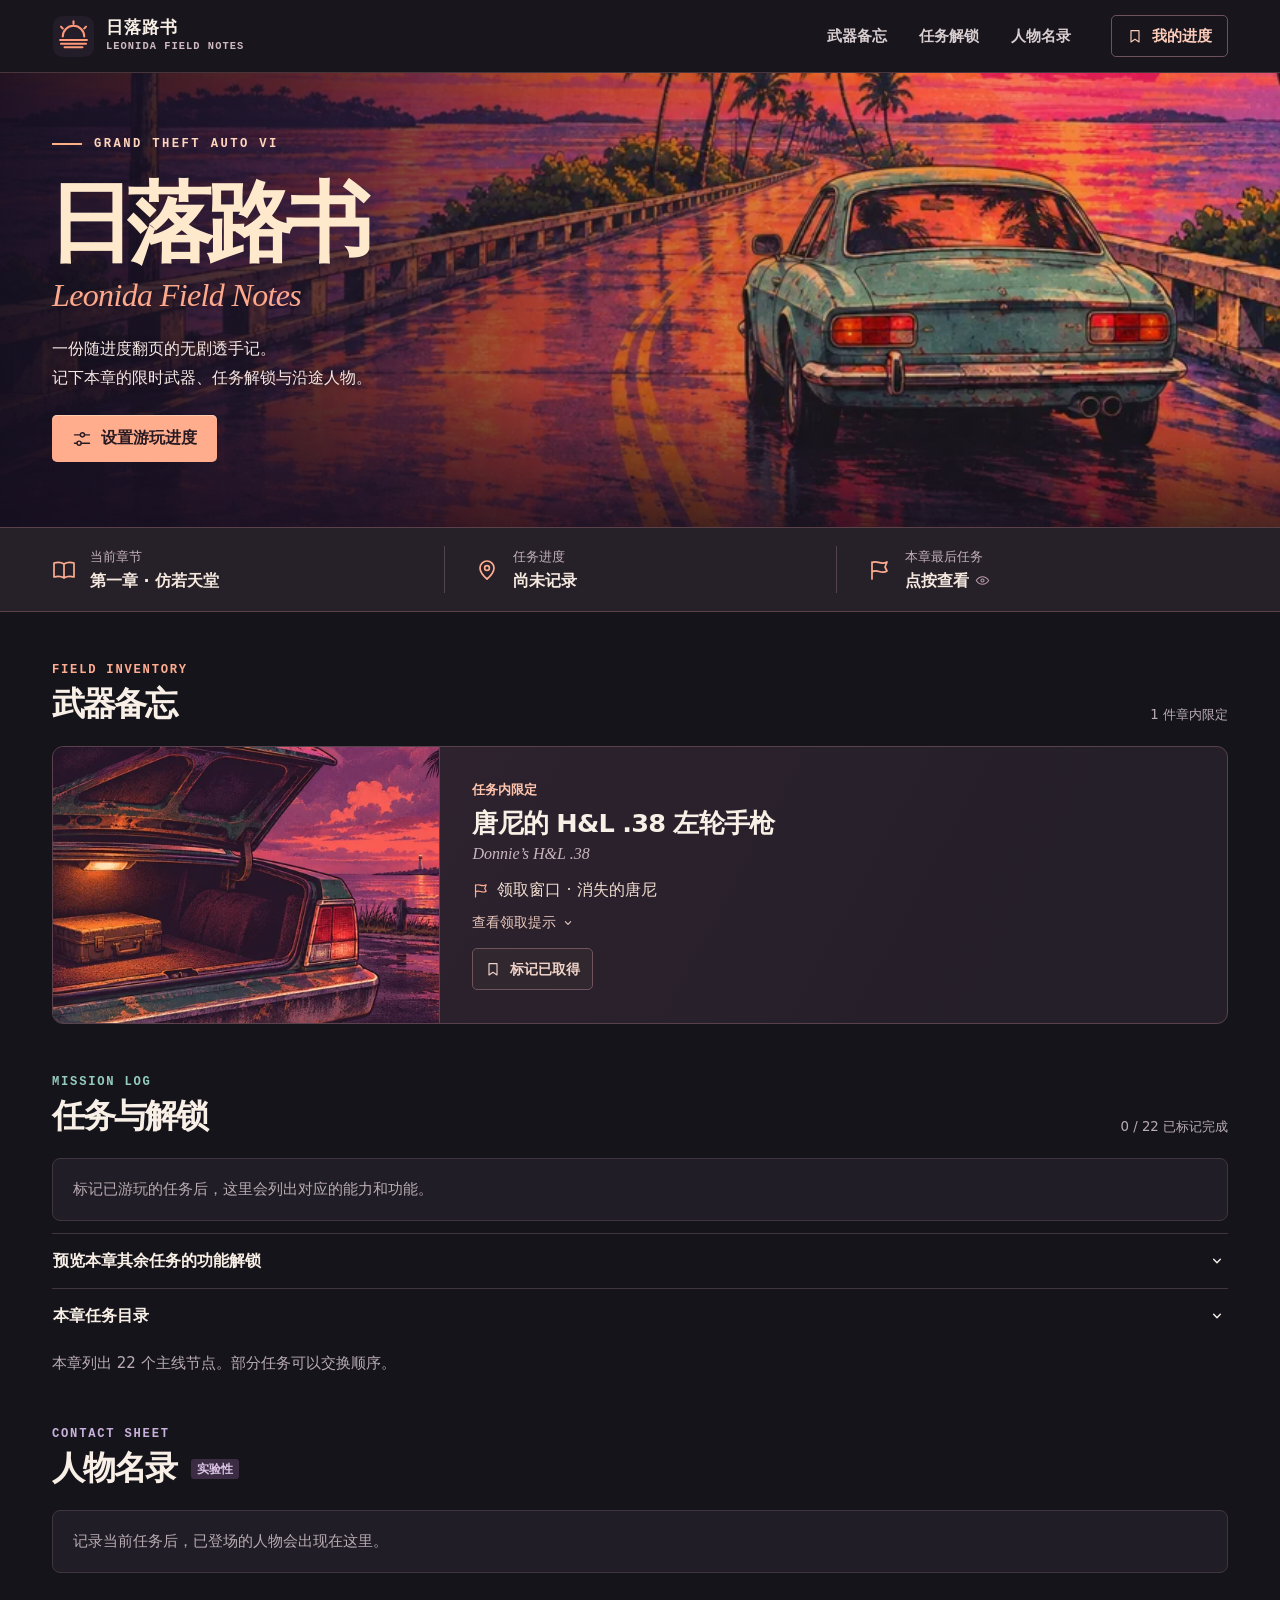
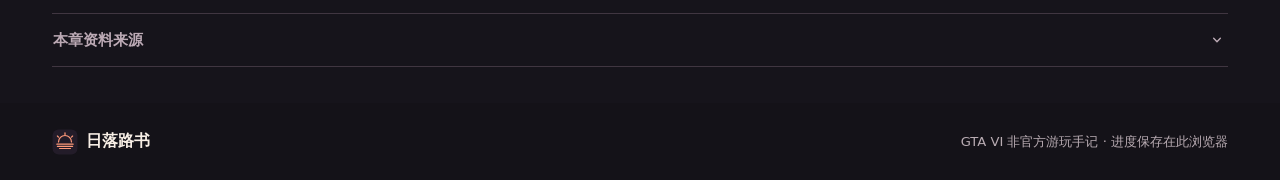
==== public/index.html @ fc632223 "Publish the spoiler-aware GTA VI field guide and artwork" ====
<!doctype html>
<html lang="zh-CN">
<head>
  <meta charset="utf-8">
  <meta name="viewport" content="width=device-width, initial-scale=1">
  <meta name="theme-color" content="#16131b">
  <meta name="description" content="GTA VI 的中文无剧透游玩手记。按当前章节查看武器收集窗口、任务解锁与已登场的人物。">
  <title>日落路书 · GTA VI 无剧透游玩手记</title>
  <link rel="icon" href="assets/sunset.svg" type="image/svg+xml">
  <link rel="preload" href="assets/coast.webp" as="image" fetchpriority="high" media="(min-width: 641px)">
  <link rel="preload" href="assets/coast-mobile.webp" as="image" fetchpriority="high" media="(max-width: 640px)">
  <link rel="stylesheet" href="style.css">
  <script defer src="guide-data.js"></script>
  <script defer src="app.js"></script>
</head>
<body>
  <svg xmlns="http://www.w3.org/2000/svg" class="symbols" aria-hidden="true">
    <symbol id="i-book" viewBox="0 0 24 24"><path d="M12 6c-3-2-6-2-10-1v14c4-1 7-1 10 1 3-2 6-2 10-1V5c-4-1-7-1-10 1Zm0 0v14"/></symbol>
    <symbol id="i-flag" viewBox="0 0 24 24"><path d="M5 21V4m0 1c4-4 9 3 15-1l-2 5 2 4c-6 4-10-3-15 1"/></symbol>
    <symbol id="i-slider" viewBox="0 0 24 24"><path d="M3 7h7m5 0h6M3 17h3m5 0h10"/><circle cx="12.5" cy="7" r="2.5"/><circle cx="8.5" cy="17" r="2.5"/></symbol>
    <symbol id="i-check" viewBox="0 0 24 24"><path d="m5 12 4.5 4.5L19 7"/></symbol>
    <symbol id="i-pin" viewBox="0 0 24 24"><path d="M19 10c0 5-7 11-7 11S5 15 5 10a7 7 0 1 1 14 0Z"/><circle cx="12" cy="10" r="2.4"/></symbol>
    <symbol id="i-mark" viewBox="0 0 24 24"><path d="M6 4h12v17l-6-4-6 4V4Z"/></symbol>
    <symbol id="i-chevron" viewBox="0 0 24 24"><path d="m8 10 4 4 4-4"/></symbol>
    <symbol id="i-x" viewBox="0 0 24 24"><path d="m6 6 12 12m0-12L6 18"/></symbol>
    <symbol id="i-eye" viewBox="0 0 24 24"><path d="M2 12s4-6 10-6 10 6 10 6-4 6-10 6S2 12 2 12Z"/><circle cx="12" cy="12" r="2.5"/></symbol>
    <symbol id="i-key" viewBox="0 0 24 24"><circle cx="8" cy="9" r="4.5"/><path d="m11.5 12.5 7 7 3-3-2-2-1.5 1.5-2-2"/></symbol>
    <symbol id="i-compass" viewBox="0 0 24 24"><circle cx="12" cy="12" r="9"/><path d="m15.5 8.5-2 5-5 2 2-5 5-2Z"/></symbol>
  </svg>
  <a class="skip" href="#weapons">跳到本章手记</a>
  <header class="topbar">
    <div class="wrap nav-inner">
      <a class="brand" href="#top" aria-label="日落路书首页"><img src="assets/sunset.svg" width="43" height="43" alt=""><span class="brand-words"><b>日落路书</b><small>LEONIDA FIELD NOTES</small></span></a>
      <nav aria-label="本章手记导航"><a href="#weapons">武器备忘</a><a href="#missions">任务解锁</a><a href="#people">人物名录</a></nav>
      <button class="nav-button" type="button" data-open><svg><use href="#i-mark"/></svg><span>我的进度</span></button>
    </div>
  </header>
  <main id="top">
    <section class="hero" aria-labelledby="hero-title">
      <picture class="hero-image"><source media="(max-width: 640px)" srcset="assets/coast-mobile.webp"><img src="assets/coast.webp" fetchpriority="high" alt=""></picture>
      <div class="hero-shade"></div>
      <div class="wrap hero-content">
        <div class="eyebrow hero-kicker"><span></span> GRAND THEFT AUTO VI</div>
        <h1 id="hero-title">日落路书</h1>
        <p class="hero-subtitle">Leonida Field Notes</p>
        <p class="hero-description">一份随进度翻页的无剧透手记。<br>记下本章的限时武器、任务解锁与沿途人物。</p>
        <button class="primary" type="button" data-open><svg><use href="#i-slider"/></svg>设置游玩进度</button>
      </div>
    </section>
    <div class="status-strip">
      <div class="wrap status-inner">
        <div class="status-item"><svg><use href="#i-book"/></svg><div><small>当前章节</small><strong id="chapter-name">第一章</strong></div></div>
        <div class="status-item"><svg><use href="#i-pin"/></svg><div><small id="progress-label">任务进度</small><strong id="current-mission">尚未记录</strong></div></div>
        <div class="status-item"><svg><use href="#i-flag"/></svg><div><small>本章最后任务</small><button id="final-toggle" class="reveal" type="button" aria-expanded="false"><span>点按查看</span><svg><use href="#i-eye"/></svg></button></div></div>
      </div>
      <div id="final-note" class="wrap strip-note" hidden></div>
    </div>
    <div class="wrap entries">
      <aside id="focus-note" class="focus-note" hidden></aside>
      <section id="weapons" class="section-block" aria-labelledby="weapon-title">
        <header class="section-heading"><div><p class="eyebrow accent">FIELD INVENTORY</p><h2 id="weapon-title">武器备忘</h2></div><span class="section-count" id="weapon-count"></span></header>
        <div id="weapon-list"></div>
      </section>
      <section id="missions" class="section-block" aria-labelledby="mission-title">
        <header class="section-heading"><div><p class="eyebrow cyan">MISSION LOG</p><h2 id="mission-title">任务与解锁</h2></div><span class="section-count" id="mission-count"></span></header>
        <div id="unlock-list"></div>
        <details class="notes-disclosure" id="all-missions"><summary>本章任务目录<svg><use href="#i-chevron"/></svg></summary><div id="mission-list"></div></details>
        <p class="context-note" id="chapter-note" hidden></p>
        <button class="secondary next-chapter" type="button" id="next-chapter" hidden>已进入下一章</button>
      </section>
      <section id="people" class="section-block" aria-labelledby="people-title">
        <header class="section-heading"><div><p class="eyebrow lilac">CONTACT SHEET</p><h2 id="people-title">人物名录 <span class="experiment">实验性</span></h2></div><span class="section-count" id="people-count"></span></header>
        <div id="people-list" class="people-list"></div>
      </section>
      <details class="notes-disclosure source-drawer"><summary>本章资料来源<svg><use href="#i-chevron"/></svg></summary><div id="sources"></div></details>
    </div>
  </main>
  <footer><div class="wrap footer-inner"><span><img src="assets/sunset.svg" alt="" width="26" height="26">日落路书</span><p>GTA VI 非官方游玩手记 · 进度保存在此浏览器</p></div></footer>
  <dialog id="progress-dialog" aria-labelledby="dialog-title">
    <form id="progress-form">
      <header class="dialog-header"><div><p class="eyebrow accent">PLAYTHROUGH</p><h2 id="dialog-title">我的进度</h2></div><button type="button" id="dismiss" aria-label="关闭"><svg><use href="#i-x"/></svg></button></header>
      <div class="dialog-scroll">
        <label class="input-caption" for="chapter-select">当前章节</label><div class="select-wrap"><select id="chapter-select"></select><svg><use href="#i-chevron"/></svg></div>
        <label class="input-caption" for="active-select">正在进行的任务</label><div class="select-wrap"><select id="active-select"></select><svg><use href="#i-chevron"/></svg></div>
        <label class="input-caption" for="lang-select">游戏内译名</label><div class="select-wrap"><select id="lang-select"><option value="zh-Hans">简体中文</option><option value="zh-Hant">繁體中文</option></select><svg><use href="#i-chevron"/></svg></div>
        <fieldset><legend>已完成的任务</legend><p class="muted">勾选游戏中已完成的任务，人物和武器提醒会随之更新。</p><div id="checklist"></div></fieldset>
      </div>
      <div class="dialog-actions"><button type="button" class="secondary" id="cancel">取消</button><button type="submit" class="primary">保存进度</button></div>
    </form>
  </dialog>
  <div id="live" class="toast" role="status" aria-live="polite"></div>
  <noscript>请启用 JavaScript 以查看本章手记并在当前浏览器记录进度。</noscript>
</body>
</html>
---- public/style.css ----
:root {
  color-scheme: dark;
  --bg: #16141b;
  --panel: #211d26;
  --ink: #f8efe6;
  --muted: #b9acb3;
  --border: #403641;
  --coral: #ffad91;
  --aqua: #94ccc2;
  --lavender: #c8b1da;
  --sans: Inter, "PingFang SC", "Microsoft YaHei", "Noto Sans CJK SC", system-ui, sans-serif;
  --mono: "SFMono-Regular", Consolas, "Liberation Mono", monospace;
}
*, *::before, *::after { box-sizing: border-box; }
html { scroll-behavior: smooth; scroll-padding-top: 24px; }
body { margin: 0; background: var(--bg); color: var(--ink); font: 1rem/1.65 var(--sans); }
button, select, input { font: inherit; }
button, a, input, select, summary { -webkit-tap-highlight-color: transparent; }
a { color: inherit; text-decoration: none; }
button, summary, select, input[type=checkbox] { cursor: pointer; }
button { border: 0; color: inherit; }
button:focus-visible, a:focus-visible, summary:focus-visible, select:focus-visible, input:focus-visible { outline: 3px solid #ffe0a8; outline-offset: 4px; }
button:disabled { cursor: default; opacity: .55; }
button svg, .status-item svg, summary svg, .select-wrap svg, .weapon-tip svg { width: 20px; height: 20px; fill: none; stroke: currentColor; stroke-width: 1.7; stroke-linecap: round; stroke-linejoin: round; flex: none; }
.symbols { position: absolute; width: 0; height: 0; overflow: hidden; }
.skip { position: fixed; top: -90px; left: 12px; z-index: 5; padding: 12px; background: var(--ink); color: var(--bg); }
.skip:focus { top: 12px; }
.wrap { width: min(1176px, calc(100% - 100px)); margin-inline: auto; }
.topbar { background: #18151c; border-bottom: 1px solid #48353c; }
.nav-inner { min-height: 72px; display: flex; align-items: center; gap: 40px; }
.brand { display: inline-flex; align-items: center; gap: 11px; }
.brand img { display: block; }
.brand-words { display: grid; }
.brand-words b { font-weight: 850; line-height: 1.25; letter-spacing: .065em; font-size: 1.09rem; }
.brand-words small { font: 600 .65rem/1.65 var(--mono); letter-spacing: .1em; color: #d0bac2; }
nav { display: flex; align-items: center; justify-content: center; gap: 32px; margin-left: auto; }
nav a { font-size: .91rem; font-weight: 650; color: #d9cfd1; padding: 10px 0; }
nav a:hover, .reveal:hover, summary:hover { color: var(--coral); }
.nav-button, .primary, .secondary, .collect { display: inline-flex; justify-content: center; align-items: center; gap: 9px; min-height: 42px; border-radius: 5px; font-weight: 720; }
.nav-button { background: transparent; border: 1px solid #6e515b; padding: 6px 15px; font-size: .91rem; color: #ffcebb; }
.nav-button:hover, .secondary:hover, .collect:hover { background: #44313a; }
.nav-button svg { width: 16px; height: 16px; }
.hero { position: relative; isolation: isolate; overflow: hidden; background: #523843; }
.hero-image, .hero-image img, .hero-shade { position: absolute; inset: 0; width: 100%; height: 100%; }
.hero-image { z-index: -2; }
.hero-image img { display: block; object-fit: cover; object-position: 50% 53%; }
.hero-shade { z-index: -1; background: linear-gradient(90deg, rgba(21,15,31,.94) 0%, rgba(27,17,35,.72) 23%, rgba(35,18,37,.28) 47%, rgba(29,15,32,.04) 72%), linear-gradient(0deg,rgba(19,14,24,.75),transparent 35%); }
.hero-content { min-height: clamp(450px, 35.5vw, 555px); display: flex; align-items: flex-start; justify-content: center; flex-direction: column; padding-block: 44px 47px; }
.eyebrow { font: 700 .76rem/1.4 var(--mono); letter-spacing: .145em; margin: 0; }
.hero-kicker { display: flex; align-items: center; gap: 12px; color: #ffd5bd; margin-bottom: 19px; letter-spacing: .20em; }
.hero-kicker span { height: 2px; width: 30px; background: #ffaf84; }
h1,h2,h3,p { margin-top: 0; }
h1 { color: #ffe9cc; display: inline-block; margin: 0 0 5px -.055em; font: 950 clamp(4rem, 6.8vw, 6.75rem)/1.18 var(--sans); letter-spacing: -.09em; text-shadow: 0 3px 17px #38233250; }
.hero-subtitle { margin: 0; font: italic 500 clamp(1.6rem, 2.5vw, 2.55rem)/1.05 Georgia, "Times New Roman", serif; letter-spacing: -.02em; color: #ffa98c; }
.hero-description { font-size: clamp(1rem, 1.15vw, 1.12rem); line-height: 1.8; margin: 22px 0 23px; color: #f6e8e4; text-shadow: 0 1px 6px #1b101e; }
.primary { color: #291a22; background: #ffad8d; padding: 10px 20px; box-shadow: inset 0 1px 0 #ffe0c2a8; }
.primary:hover { background: #ffc3a4; }
.status-strip { background: #262029; border-block: 1px solid #5b414a; }
.status-inner { display: grid; grid-template-columns: 1fr 1fr 1fr; padding: 18px 0; align-items: stretch; }
.status-item { display: flex; align-items: center; gap: 14px; padding-left: 30px; border-left: 1px solid #53434d; min-width: 0; }
.status-item:first-child { border: 0; padding-left: 0; }
.status-item > svg { width: 24px; height: 24px; color: var(--coral); }
.status-item > div { min-width: 0; }
.status-item small { display: block; color: #c4b2b9; font-size: .8rem; }
.status-item strong, .reveal { display: block; font-size: 1rem; font-weight: 700; line-height: 1.6; overflow-wrap: anywhere; color: #f5e8df; }
.reveal { flex-wrap: wrap; display: flex; align-items: center; gap: 6px; background: transparent; padding: 0; text-align: left; }
.reveal svg { width: 15px; height: 15px; color: #bc9ca7; }
.entries { padding-top: 0; }
.section-block { margin-top: 50px; }
.section-heading { display: flex; gap: 16px; justify-content: space-between; align-items: flex-end; margin-bottom: 20px; }
h2 { font-size: clamp(1.85rem, 2.6vw, 2.5rem); line-height: 1.28; letter-spacing: -.057em; margin: 4px 0 0; font-weight: 850; }
.accent { color: var(--coral); }
.cyan { color: var(--aqua); }
.lilac { color: var(--lavender); }
.section-count { color: var(--muted); font-size: .83rem; }
.weapon-card { border: 1px solid #59424c; border-radius: 11px; overflow: hidden; display: grid; grid-template-columns: .86fr 1.75fr; background: linear-gradient(118deg, #322431, #251f29 80%); margin-bottom: 12px; }
.weapon-art { position: relative; min-height: 246px; overflow: hidden; isolation: isolate; display: grid; place-items: center; background: #3b3037; border-right: 1px solid #59424c; }
.weapon-art img { width: 100%; height: 100%; object-fit: cover; position: absolute; inset: 0; z-index: -1; }
.weapon-art span { font: italic 700 4rem Georgia, serif; color: #f0b995; }
.weapon-content { padding: clamp(20px, 2.55vw, 34px); }
.weapon-status { margin: 0 0 4px; color: #ffc5ae; font-size: .82rem; font-weight: 730; }
.weapon-content h3 { font-size: clamp(1.35rem, 2.0vw, 1.85rem); margin: 0; line-height: 1.45; letter-spacing: -.03em; }
.en-name { color: #c9b5bf; font: italic 1rem/1.35 Georgia, serif; margin: 1px 0 0; }
.weapon-tip { display: flex; align-items: flex-start; gap: 8px; margin: 12px 0 3px; color: #f1ded0; }
.weapon-tip svg { width: 17px; height: 17px; margin-top: 5px; color: var(--coral); }
.weapon-description { margin: 4px 0 13px; color: #d1c3ca; }
.collect, .secondary { background: #30272f; border: 1px solid #70545c; padding: 6px 12px; font-size: .89rem; color: #f1d4c9; }
.collect[aria-pressed=true] { color: var(--aqua); border-color: #54786e; background: #243532; }
.collect svg { width: 16px; height: 16px; }
.notes-disclosure { border-top: 1px solid var(--border); }
.notes-disclosure summary { display: flex; list-style: none; justify-content: space-between; align-items: center; gap: 16px; padding: 14px 1px; font-weight: 650; }
summary::-webkit-details-marker { display: none; }
details[open] > summary svg { transform: rotate(180deg); }
.all-row, .unlock-row { display: grid; gap: 12px 24px; border-top: 1px solid var(--border); padding: 15px 0; align-items: center; }
.unlock-row { grid-template-columns: minmax(130px, 1fr) 2fr auto; }
.unlock-row b, .all-row b { font-weight: 700; }
.unlock-row .feature { color: #d1c6ce; }
.unlock-row .row-state, .all-row .row-state { color: var(--muted); font-size: .84rem; white-space: nowrap; }
.row-state.done { color: var(--aqua); }
.all-row { grid-template-columns: 1fr auto; padding: 10px 4px; }
.all-row .en-name { margin-left: 8px; font-size: .925rem; }
.context-note, .empty { color: var(--muted); font-size: .94rem; margin: 0; }
.context-note { margin: 8px 0 0; }
.empty { border: 1px solid var(--border); border-radius: 8px; padding: 18px 20px; background: var(--panel); }
#unlock-list > .empty { margin-bottom: 12px; }
.experiment { font-size: .75rem; vertical-align: middle; letter-spacing: .01em; color: #dbc4e6; background: #3b2c44; border-radius: 3px; padding: 3px 6px; margin-left: 5px; }
.people-list { display: grid; grid-template-columns: repeat(auto-fill,minmax(165px,1fr)); gap: 16px; }
.people-list > .empty { grid-column: 1 / -1; }
.person { overflow: hidden; border: 1px solid var(--border); border-radius: 8px; background: var(--panel); }
.person-photo { aspect-ratio: 1.8; width: 100%; display: grid; place-items: center; overflow: hidden; background: linear-gradient(140deg,#484050,#2d2635); }
.person-photo img { width: 100%; height: 100%; object-fit: cover; object-position: 50% 28%; }
.person-photo span { display: grid; place-items: center; border: 1px solid #ad97b7; width: 46px; height: 46px; border-radius: 50%; color: #d3c2de; font: italic 1.45rem/1 Georgia, serif; }
.person-body { padding: 12px 15px 15px; }
.person-body h3 { font-size: 1.1rem; line-height: 1.5; letter-spacing: -.025em; margin: 0; }
.person-role { margin: 5px 0 0; color: var(--muted); font-size: .87rem; }
.source-drawer { margin-top: 40px; border-bottom: 1px solid var(--border); }
.source-drawer summary { font-size: .94rem; color: #bcaab5; }
#sources { color: var(--muted); padding-bottom: 18px; }
#sources p { margin: 4px 0; }
#sources a { text-decoration: underline; text-decoration-thickness: 1px; text-underline-offset: 3px; }
#sources a:hover { color: var(--coral); }
footer { margin-top: 36px; background: #141218; }
.footer-inner { display: flex; align-items: center; justify-content: space-between; gap: 16px; padding: 25px 0; }
.footer-inner span { display: flex; align-items: center; gap: 8px; font-weight: 700; }
.footer-inner p { margin: 0; font-size: .82rem; color: var(--muted); }
dialog { color: var(--ink); padding: 0; background: #231e28; border: 1px solid #745361; border-radius: 12px; width: min(94vw,530px); max-height: 90dvh; overflow: hidden; box-shadow: 0 24px 110px #050309b0; }
dialog::backdrop { background: #100c15bb; }
dialog form { display: flex; flex-direction: column; max-height: min(85dvh,820px); }
.dialog-header, .dialog-actions { display: flex; justify-content: space-between; align-items: center; gap: 12px; padding: 17px 24px; }
.dialog-header { border-bottom: 1px solid var(--border); }
.dialog-header h2 { font-size: 1.6rem; }
#dismiss { display: grid; place-items: center; background: #372d38; width: 38px; height: 38px; border-radius: 50%; }
.dialog-scroll { padding: 18px 24px; overflow: auto; overscroll-behavior: contain; }
.input-caption, legend { display: block; margin-bottom: 5px; font-weight: 700; }
.select-wrap { position: relative; margin: 0 0 16px; }
.select-wrap select { width: 100%; padding: 9px 40px 9px 12px; border: 1px solid #655260; border-radius: 5px; background: #312832; color: var(--ink); appearance: none; }
.select-wrap svg { position: absolute; top: 50%; right: 12px; transform: translateY(-50%); pointer-events: none; }
fieldset { margin: 0; padding: 0; border: 0; }
legend { padding: 0; }
.muted { color: var(--muted); font-size: .88rem; margin: 0 0 12px; }
.check-row { display: flex; align-items: center; gap: 9px; border-top: 1px solid var(--border); padding: 8px 2px; cursor: pointer; }
.check-row input { width: 17px; height: 17px; accent-color: var(--coral); flex: none; }
.check-row span { display: grid; }
.check-row small { color: var(--muted); font: italic .88rem/1.35 Georgia, serif; }
.dialog-actions { border-top: 1px solid var(--border); justify-content: flex-end; }
.toast { position: fixed; bottom: 24px; left: 50%; transform: translateX(-50%); background: #302530; color: #fff0dd; border-radius: 7px; box-shadow: 0 4px 20px #0005; z-index: 3; text-align: center; width: max-content; max-width: 90vw; }
.toast:not(:empty) { padding: 8px 15px; border: 1px solid #775462; }
@media (min-width: 1500px) {
  .hero-content { min-height: 550px; }
}
@media (max-width: 860px) {
  .wrap { width: calc(100% - 56px); }
  .nav-inner { gap: 24px; }
  nav { gap: 18px; }
  .status-item { padding-left: 16px; gap: 9px; }
  .weapon-card { grid-template-columns: .8fr 1.45fr; }
}
@media (max-width: 640px) {
  .wrap { width: calc(100% - 38px); }
  .nav-inner { min-height: 62px; justify-content: space-between; }
  .nav-inner nav { display: none; }
  .brand img { width: 36px; height: 36px; }
  .brand-words b { font-size: 1rem; }
  .brand-words small { font-size: .58rem; }
  .nav-button { padding: 5px 10px; min-height: 36px; }
  .hero-content { min-height: 475px; padding-block: 95px 32px; justify-content: flex-end; }
  .hero-image img { object-position: 50% 45%; }
  .hero-shade { background: linear-gradient(0deg,rgba(22,15,27,.95) 0%,rgba(27,18,34,.72) 31%,rgba(24,15,29,.18) 69%,rgba(24,15,29,.08)),linear-gradient(90deg,#26172a3b,transparent 90%); }
  .hero-kicker { margin-bottom: 10px; font-size: .71rem; }
  h1 { font-size: clamp(3.6rem,13.5vw,5rem); }
  .hero-description { font-size: .94rem; margin: 15px 0 17px; }
  .status-inner { grid-template-columns: 1fr 1fr; padding: 14px 0; row-gap: 12px; }
  .status-item > svg { width: 19px; height: 19px; }
  .status-item { padding-left: 12px; }
  .status-item:nth-child(3) { grid-column: 1/-1; border-left: 0; border-top: 1px solid #52414d; padding: 9px 0 0; }
  .status-item:nth-child(3) > div { display: flex; align-items: baseline; gap: 12px; }
  .status-item small { font-size: .76rem; }
  .status-item strong, .reveal { font-size: .94rem; }
  .section-block { margin-top: 35px; }
  .section-heading { margin-bottom: 14px; }
  .section-count { font-size: .77rem; }
  .weapon-card { grid-template-columns: 1fr; }
  .weapon-art { min-height: 0; aspect-ratio: 2.1; border-right: 0; border-bottom: 1px solid #59424c; }
  .weapon-content { padding: 18px; }
  .unlock-row { grid-template-columns: 1fr auto; gap: 3px 12px; }
  .unlock-row .feature { grid-row: 2; grid-column: 1 / -1; }
  .people-list { grid-template-columns: repeat(2, minmax(0, 1fr)); gap: 10px; }
  .all-row .en-name { display: block; margin-left: 0; }
  .footer-inner { align-items: flex-start; flex-direction: column; gap: 5px; }
  .dialog-header, .dialog-actions { padding: 14px 17px; }
  .dialog-scroll { padding: 14px 17px; }
}
@media (max-width: 340px) {
  .wrap { width: calc(100% - 28px); }
  .status-item { gap: 5px; }
  .status-item > svg { display: none; }
}
@media (prefers-reduced-motion: reduce) {
  html { scroll-behavior: auto; }
}
[hidden] { display: none !important; }
.modal-open { overflow: hidden; }
.pickup-info { margin: 6px 0 13px; }
.pickup-info summary { display: inline-flex; align-items: center; gap: 4px; color: #e8c6bb; font-size: .89rem; }
.pickup-info summary svg { width: 16px; height: 16px; }
.pickup-info .weapon-description { margin-bottom: 0; }
.alias { display: block; color: var(--muted); font-size: .8rem; font-weight: 400; }
.next-chapter { margin-top: 13px; }
.strip-note { color: #efcdbd; padding: 2px 0 14px; font-size: .92rem; }
.focus-note { margin-top: 24px; padding: 13px 16px; border-left: 3px solid var(--coral); background: #2d232a; color: #f5dac9; display: flex; align-items: flex-start; gap: 11px; }
.focus-note svg { width: 21px; height: 21px; flex: none; margin-top: 2px; stroke: var(--coral); fill: none; stroke-width: 1.5; }
.focus-note:not([hidden]) + .section-block { margin-top: 28px; }
.weapon-card.text-only { display: block; border-left: 3px solid #c17e75; }
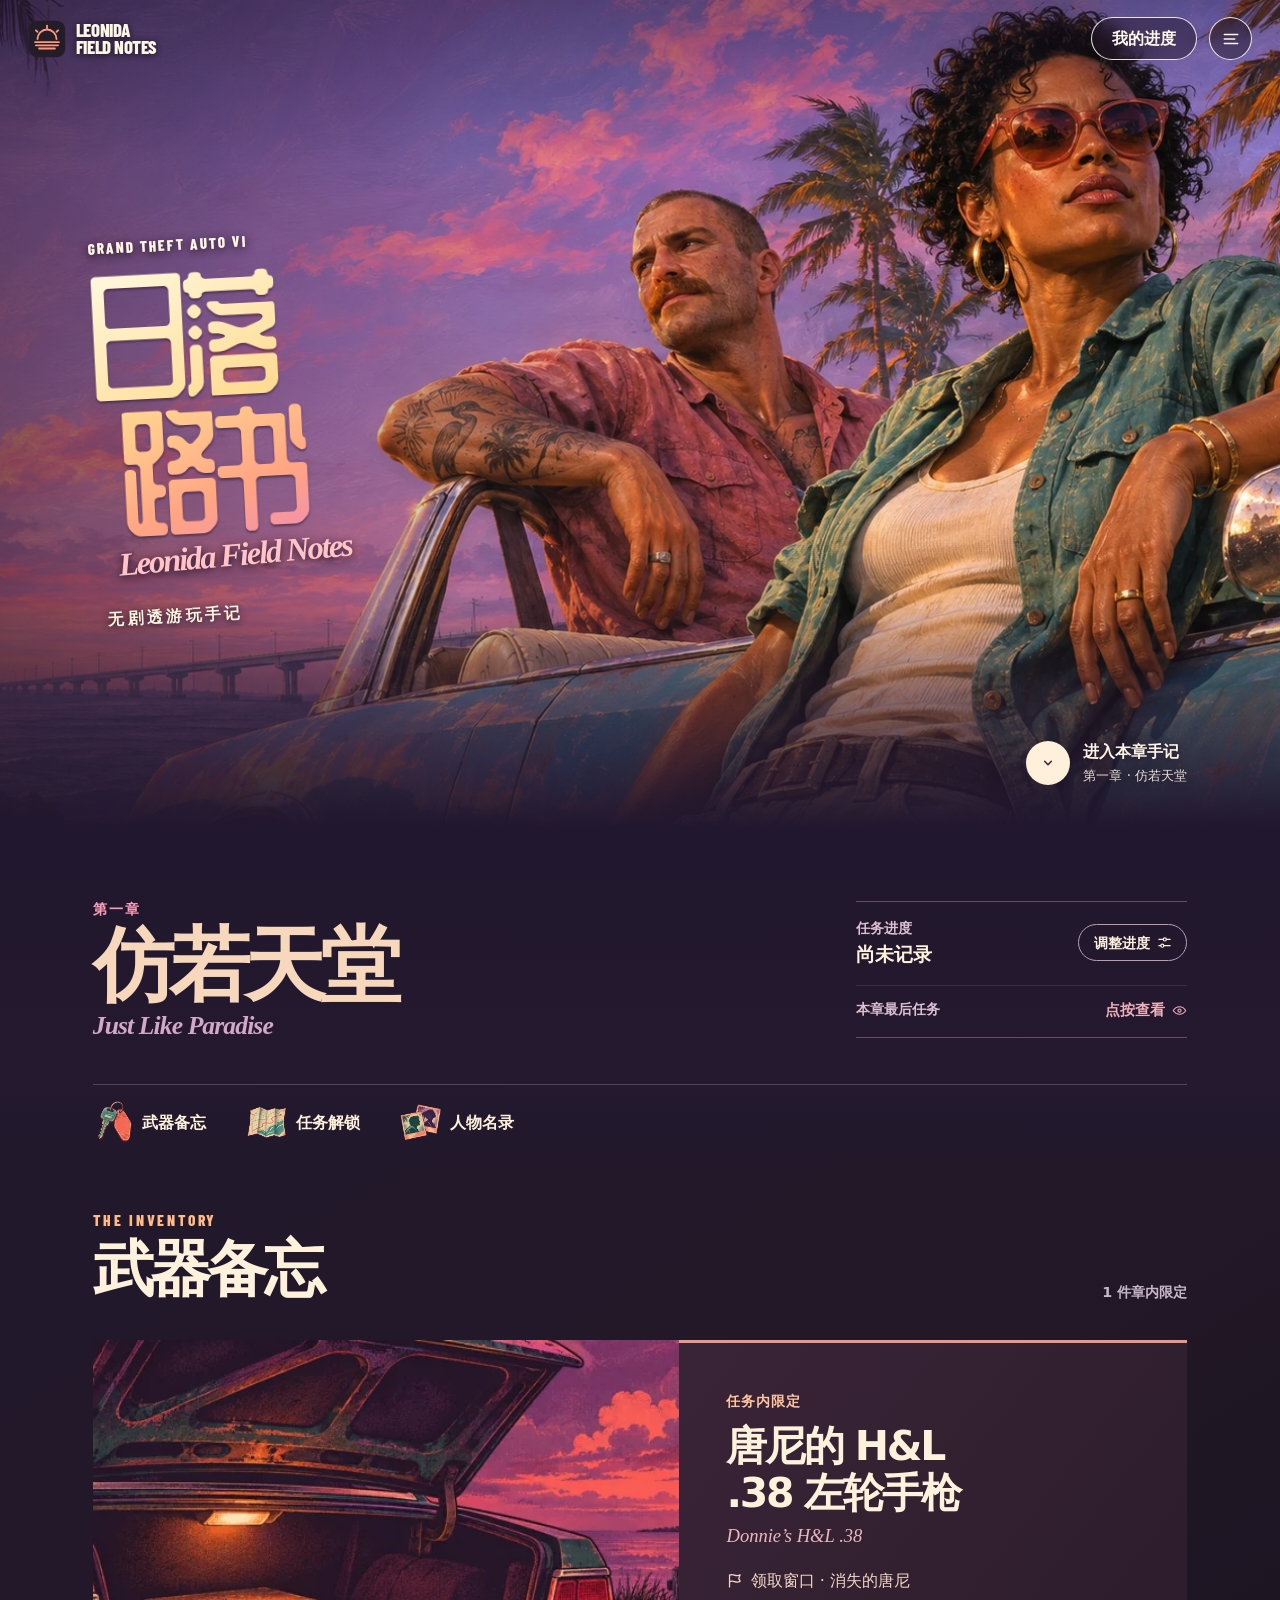
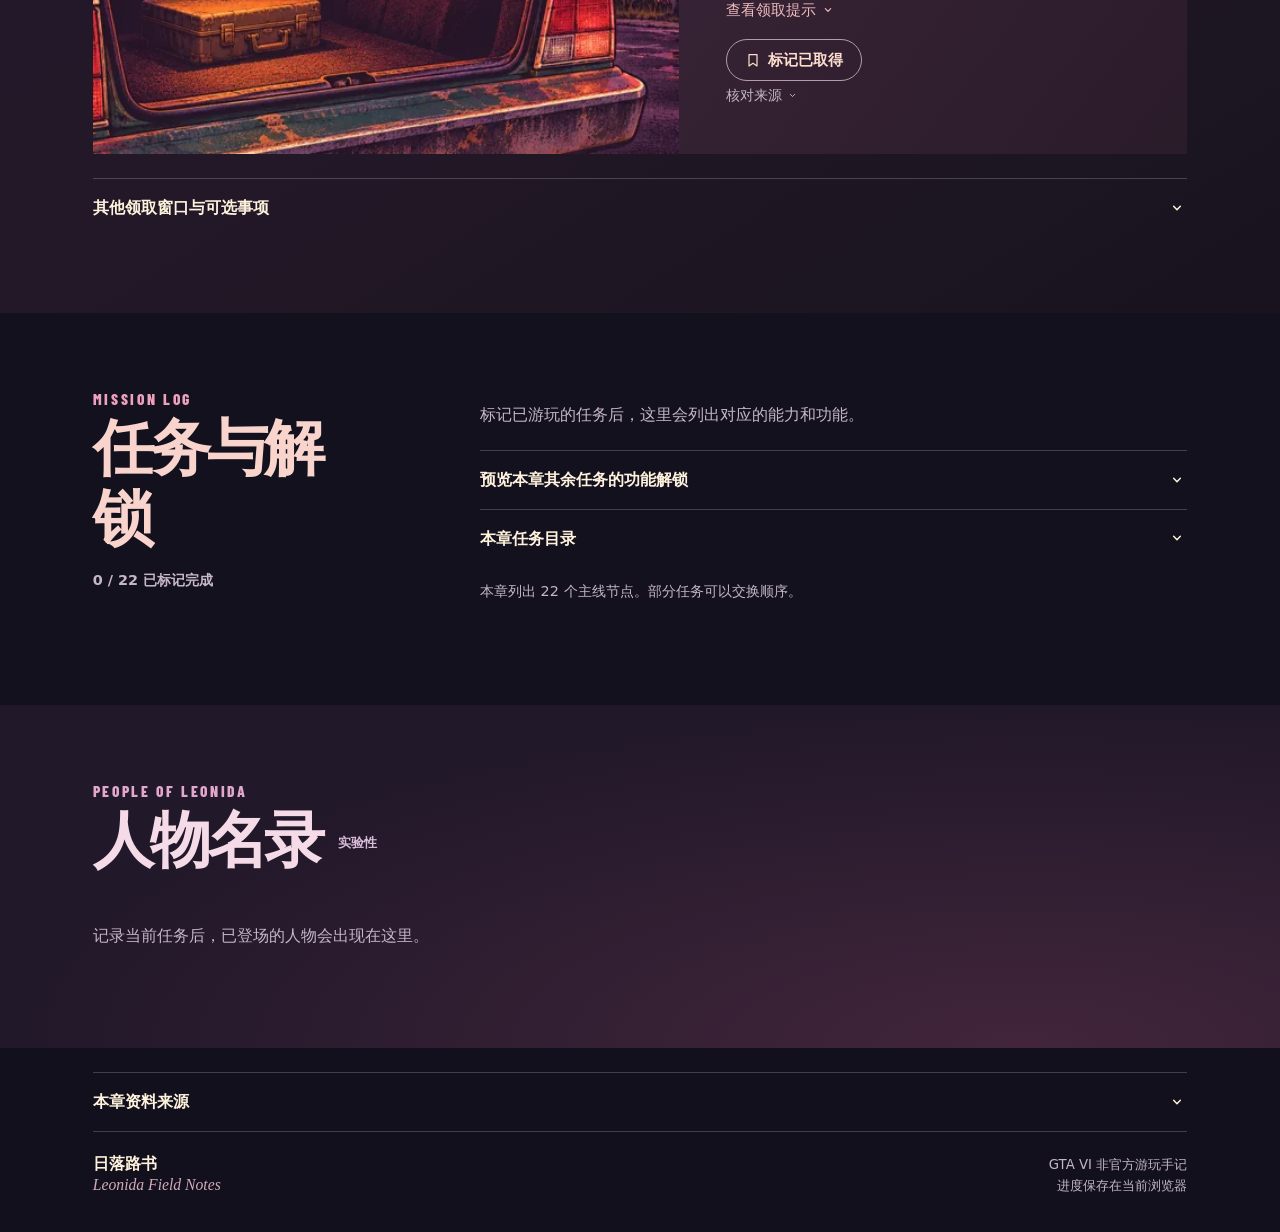
==== commit 19133470: "Redesign the field guide and verify chapter data against pinned sources" ====
--- a/public/index.html
+++ b/public/index.html
@@ -3,18 +3,19 @@
 <head>
   <meta charset="utf-8">
   <meta name="viewport" content="width=device-width, initial-scale=1">
-  <meta name="theme-color" content="#16131b">
+  <meta name="theme-color" content="#171223">
   <meta name="description" content="GTA VI 的中文无剧透游玩手记。按当前章节查看武器收集窗口、任务解锁与已登场的人物。">
   <title>日落路书 · GTA VI 无剧透游玩手记</title>
   <link rel="icon" href="assets/sunset.svg" type="image/svg+xml">
-  <link rel="preload" href="assets/coast.webp" as="image" fetchpriority="high" media="(min-width: 641px)">
-  <link rel="preload" href="assets/coast-mobile.webp" as="image" fetchpriority="high" media="(max-width: 640px)">
+  <link rel="preload" href="assets/keys-dusk.webp" as="image" fetchpriority="high" media="(min-width: 701px)">
+  <link rel="preload" href="assets/keys-dusk-mobile.webp" as="image" fetchpriority="high" media="(max-width: 700px)">
   <link rel="stylesheet" href="style.css">
   <script defer src="guide-data.js"></script>
   <script defer src="app.js"></script>
 </head>
 <body>
   <svg xmlns="http://www.w3.org/2000/svg" class="symbols" aria-hidden="true">
+    <symbol id="i-menu" viewBox="0 0 24 24"><path d="M3 6h18M3 12h14M3 18h18"/></symbol>
     <symbol id="i-book" viewBox="0 0 24 24"><path d="M12 6c-3-2-6-2-10-1v14c4-1 7-1 10 1 3-2 6-2 10-1V5c-4-1-7-1-10 1Zm0 0v14"/></symbol>
     <symbol id="i-flag" viewBox="0 0 24 24"><path d="M5 21V4m0 1c4-4 9 3 15-1l-2 5 2 4c-6 4-10-3-15 1"/></symbol>
     <symbol id="i-slider" viewBox="0 0 24 24"><path d="M3 7h7m5 0h6M3 17h3m5 0h10"/><circle cx="12.5" cy="7" r="2.5"/><circle cx="8.5" cy="17" r="2.5"/></symbol>
@@ -27,63 +28,95 @@
     <symbol id="i-key" viewBox="0 0 24 24"><circle cx="8" cy="9" r="4.5"/><path d="m11.5 12.5 7 7 3-3-2-2-1.5 1.5-2-2"/></symbol>
     <symbol id="i-compass" viewBox="0 0 24 24"><circle cx="12" cy="12" r="9"/><path d="m15.5 8.5-2 5-5 2 2-5 5-2Z"/></symbol>
   </svg>
-  <a class="skip" href="#weapons">跳到本章手记</a>
-  <header class="topbar">
-    <div class="wrap nav-inner">
-      <a class="brand" href="#top" aria-label="日落路书首页"><img src="assets/sunset.svg" width="43" height="43" alt=""><span class="brand-words"><b>日落路书</b><small>LEONIDA FIELD NOTES</small></span></a>
-      <nav aria-label="本章手记导航"><a href="#weapons">武器备忘</a><a href="#missions">任务解锁</a><a href="#people">人物名录</a></nav>
-      <button class="nav-button" type="button" data-open><svg><use href="#i-mark"/></svg><span>我的进度</span></button>
+  <a class="skip" href="#chapter">跳到当前章节</a>
+  <header class="mast" id="top">
+    <div class="wrap mast-inner">
+      <a class="wordmark" href="#top" aria-label="日落路书首页">
+        <img src="assets/sunset.svg" width="40" height="40" alt="">
+        <span>LEONIDA<br>FIELD NOTES</span>
+      </a>
+      <div class="mast-actions">
+        <button class="mast-progress" type="button" data-open aria-label="我的进度"><span class="progress-prefix">我的</span>进度</button>
+        <button class="menu-button" type="button" id="menu-toggle" aria-label="打开导航" aria-expanded="false" aria-controls="site-menu"><svg><use href="#i-menu"/></svg></button>
+      </div>
+      <nav id="site-menu" class="menu" aria-label="站内导航" hidden>
+        <a href="#chapter">当前手记</a><a href="#weapons">武器备忘</a><a href="#missions">任务与解锁</a><a href="#people">人物名录</a><a href="#references">资料来源</a>
+      </nav>
     </div>
   </header>
-  <main id="top">
-    <section class="hero" aria-labelledby="hero-title">
-      <picture class="hero-image"><source media="(max-width: 640px)" srcset="assets/coast-mobile.webp"><img src="assets/coast.webp" fetchpriority="high" alt=""></picture>
-      <div class="hero-shade"></div>
-      <div class="wrap hero-content">
-        <div class="eyebrow hero-kicker"><span></span> GRAND THEFT AUTO VI</div>
-        <h1 id="hero-title">日落路书</h1>
-        <p class="hero-subtitle">Leonida Field Notes</p>
-        <p class="hero-description">一份随进度翻页的无剧透手记。<br>记下本章的限时武器、任务解锁与沿途人物。</p>
-        <button class="primary" type="button" data-open><svg><use href="#i-slider"/></svg>设置游玩进度</button>
+  <main>
+    <section class="cover" aria-labelledby="hero-title">
+      <picture class="cover-art">
+        <source media="(max-width: 700px)" srcset="assets/keys-dusk-mobile.webp">
+        <img src="assets/keys-dusk.webp" alt="" fetchpriority="high">
+      </picture>
+      <div class="cover-screen"></div>
+      <div class="wrap cover-layout">
+        <div class="cover-type">
+          <p class="cover-kicker" lang="en">Grand Theft Auto VI</p>
+          <h1 id="hero-title" aria-label="日落路书"><span aria-hidden="true">日落</span><span aria-hidden="true">路书</span></h1>
+          <p class="cover-signature" lang="en">Leonida Field Notes</p>
+          <p class="cover-caption">无剧透游玩手记</p>
+        </div>
+        <a class="cover-jump" href="#chapter"><span class="jump-mark" aria-hidden="true"><svg><use href="#i-chevron"/></svg></span><span><b>进入本章手记</b><small id="cover-current">第一章</small></span></a>
       </div>
     </section>
-    <div class="status-strip">
-      <div class="wrap status-inner">
-        <div class="status-item"><svg><use href="#i-book"/></svg><div><small>当前章节</small><strong id="chapter-name">第一章</strong></div></div>
-        <div class="status-item"><svg><use href="#i-pin"/></svg><div><small id="progress-label">任务进度</small><strong id="current-mission">尚未记录</strong></div></div>
-        <div class="status-item"><svg><use href="#i-flag"/></svg><div><small>本章最后任务</small><button id="final-toggle" class="reveal" type="button" aria-expanded="false"><span>点按查看</span><svg><use href="#i-eye"/></svg></button></div></div>
+    <section class="chapter-intro" id="chapter" aria-labelledby="chapter-name">
+      <div class="wrap">
+        <div class="chapter-layout">
+          <div class="chapter-title">
+            <p class="kicker" id="chapter-index">第一章</p>
+            <h2 id="chapter-name">当前手记</h2><p id="chapter-original" class="chapter-en" lang="en"></p>
+          </div>
+          <div class="progress-panel">
+            <div class="progress-line"><div><small id="progress-label">任务进度</small><strong id="current-mission">尚未记录</strong></div><button class="edit" type="button" data-open>调整进度<svg><use href="#i-slider"/></svg></button></div>
+            <div class="chapter-last"><small>本章最后任务</small><button id="final-toggle" class="reveal" type="button" aria-expanded="false" aria-controls="final-note"><span>点按查看</span><svg><use href="#i-eye"/></svg></button></div>
+            <p id="final-note" class="final-note" hidden></p>
+          </div>
+        </div>
+        <aside id="focus-note" class="focus-note" hidden></aside>
+        <nav class="chapter-nav" aria-label="本章手记导航">
+          <a href="#weapons"><img src="assets/marks/weapon.webp" alt="">武器备忘</a>
+          <a href="#missions"><img src="assets/marks/mission.webp" alt="">任务解锁</a>
+          <a href="#people"><img src="assets/marks/people.webp" alt="">人物名录</a>
+        </nav>
       </div>
-      <div id="final-note" class="wrap strip-note" hidden></div>
-    </div>
-    <div class="wrap entries">
-      <aside id="focus-note" class="focus-note" hidden></aside>
-      <section id="weapons" class="section-block" aria-labelledby="weapon-title">
-        <header class="section-heading"><div><p class="eyebrow accent">FIELD INVENTORY</p><h2 id="weapon-title">武器备忘</h2></div><span class="section-count" id="weapon-count"></span></header>
+    </section>
+    <section id="weapons" class="inventory section-pad" aria-labelledby="weapon-title">
+      <div class="wrap">
+        <header class="section-head"><div><p class="kicker" lang="en">The inventory</p><h2 id="weapon-title">武器备忘</h2></div><span class="section-count" id="weapon-count"></span></header>
         <div id="weapon-list"></div>
-      </section>
-      <section id="missions" class="section-block" aria-labelledby="mission-title">
-        <header class="section-heading"><div><p class="eyebrow cyan">MISSION LOG</p><h2 id="mission-title">任务与解锁</h2></div><span class="section-count" id="mission-count"></span></header>
-        <div id="unlock-list"></div>
-        <details class="notes-disclosure" id="all-missions"><summary>本章任务目录<svg><use href="#i-chevron"/></svg></summary><div id="mission-list"></div></details>
-        <p class="context-note" id="chapter-note" hidden></p>
-        <button class="secondary next-chapter" type="button" id="next-chapter" hidden>已进入下一章</button>
-      </section>
-      <section id="people" class="section-block" aria-labelledby="people-title">
-        <header class="section-heading"><div><p class="eyebrow lilac">CONTACT SHEET</p><h2 id="people-title">人物名录 <span class="experiment">实验性</span></h2></div><span class="section-count" id="people-count"></span></header>
+        <details class="disclosure field-notes" id="field-notes" hidden><summary>其他领取窗口与可选事项<svg><use href="#i-chevron"/></svg></summary><div id="field-list"></div></details>
+      </div>
+    </section>
+    <section id="missions" class="mission-section section-pad" aria-labelledby="mission-title">
+      <div class="wrap split">
+        <header class="section-head rail"><div><p class="kicker" lang="en">Mission log</p><h2 id="mission-title">任务与解锁</h2></div><span class="section-count" id="mission-count"></span></header>
+        <div class="mission-contents">
+          <div id="unlock-list"></div>
+          <details class="disclosure" id="all-missions"><summary>本章任务目录<svg><use href="#i-chevron"/></svg></summary><div id="mission-list"></div></details>
+          <p class="context-note" id="chapter-note" hidden></p>
+          <button class="secondary next-chapter" type="button" id="next-chapter" hidden>已进入下一章</button>
+        </div>
+      </div>
+    </section>
+    <section id="people" class="contacts section-pad" aria-labelledby="people-title">
+      <div class="wrap">
+        <header class="section-head"><div><p class="kicker" lang="en">People of Leonida</p><h2 id="people-title">人物名录 <span class="experiment">实验性</span></h2></div><span class="section-count" id="people-count"></span></header>
         <div id="people-list" class="people-list"></div>
-      </section>
-      <details class="notes-disclosure source-drawer"><summary>本章资料来源<svg><use href="#i-chevron"/></svg></summary><div id="sources"></div></details>
-    </div>
+      </div>
+    </section>
+    <div id="references" class="wrap references"><details class="disclosure source-drawer"><summary>本章资料来源<svg><use href="#i-chevron"/></svg></summary><div id="sources"></div></details></div>
   </main>
-  <footer><div class="wrap footer-inner"><span><img src="assets/sunset.svg" alt="" width="26" height="26">日落路书</span><p>GTA VI 非官方游玩手记 · 进度保存在此浏览器</p></div></footer>
+  <footer><div class="wrap footer-inner"><a class="footer-brand" href="#top">日落路书<span lang="en">Leonida Field Notes</span></a><p>GTA VI 非官方游玩手记<br>进度保存在当前浏览器</p></div></footer>
   <dialog id="progress-dialog" aria-labelledby="dialog-title">
     <form id="progress-form">
-      <header class="dialog-header"><div><p class="eyebrow accent">PLAYTHROUGH</p><h2 id="dialog-title">我的进度</h2></div><button type="button" id="dismiss" aria-label="关闭"><svg><use href="#i-x"/></svg></button></header>
+      <header class="dialog-header"><div><p class="kicker" lang="en">Playthrough</p><h2 id="dialog-title">我的进度</h2></div><button type="button" id="dismiss" aria-label="关闭"><svg><use href="#i-x"/></svg></button></header>
       <div class="dialog-scroll">
         <label class="input-caption" for="chapter-select">当前章节</label><div class="select-wrap"><select id="chapter-select"></select><svg><use href="#i-chevron"/></svg></div>
         <label class="input-caption" for="active-select">正在进行的任务</label><div class="select-wrap"><select id="active-select"></select><svg><use href="#i-chevron"/></svg></div>
         <label class="input-caption" for="lang-select">游戏内译名</label><div class="select-wrap"><select id="lang-select"><option value="zh-Hans">简体中文</option><option value="zh-Hant">繁體中文</option></select><svg><use href="#i-chevron"/></svg></div>
-        <fieldset><legend>已完成的任务</legend><p class="muted">勾选游戏中已完成的任务，人物和武器提醒会随之更新。</p><div id="checklist"></div></fieldset>
+        <fieldset><legend>已完成的任务</legend><p class="muted">选择当前任务即可更新手记。这里可以单独记录已完成的任务。</p><div id="checklist"></div></fieldset>
       </div>
       <div class="dialog-actions"><button type="button" class="secondary" id="cancel">取消</button><button type="submit" class="primary">保存进度</button></div>
     </form>
--- a/public/style.css
+++ b/public/style.css
@@ -1,213 +1,299 @@
+@font-face {
+  font-family: "Field Cover";
+  src: url("assets/type/cover-cn.woff2") format("woff2");
+  font-weight: 900;
+  font-display: swap;
+}
+@font-face {
+  font-family: "Field Condensed";
+  src: url("assets/type/barlow-condensed.woff2") format("woff2");
+  font-weight: 800;
+  font-display: swap;
+}
 :root {
   color-scheme: dark;
-  --bg: #16141b;
-  --panel: #211d26;
-  --ink: #f8efe6;
-  --muted: #b9acb3;
-  --border: #403641;
-  --coral: #ffad91;
-  --aqua: #94ccc2;
-  --lavender: #c8b1da;
-  --sans: Inter, "PingFang SC", "Microsoft YaHei", "Noto Sans CJK SC", system-ui, sans-serif;
-  --mono: "SFMono-Regular", Consolas, "Liberation Mono", monospace;
-}
-*, *::before, *::after { box-sizing: border-box; }
-html { scroll-behavior: smooth; scroll-padding-top: 24px; }
-body { margin: 0; background: var(--bg); color: var(--ink); font: 1rem/1.65 var(--sans); }
+  --night: #11101c;
+  --plum: #23172f;
+  --paper: #fff2dc;
+  --subtle: #c5b6c9;
+  --peach: #ffbb87;
+  --neon: #f68ca1;
+  --violet: #d3a6df;
+  --line: #ffffff32;
+  --body: system-ui, -apple-system, "PingFang SC", "Microsoft YaHei", "Noto Sans CJK SC", sans-serif;
+  --display: "Field Display", "Arial Black", "PingFang SC", "Microsoft YaHei", "Noto Sans CJK SC", system-ui, sans-serif;
+  --latin: "Field Condensed", Impact, Haettenschweiler, "Arial Narrow", system-ui, sans-serif;
+  --script: "Field Script", Georgia, "Times New Roman", serif;
+}
+* { box-sizing: border-box; }
+html { scroll-behavior: smooth; scroll-padding-top: 20px; }
+body { margin: 0; background: var(--night); color: var(--paper); font: 1rem/1.6 var(--body); }
+a { color: inherit; text-decoration: none; }
 button, select, input { font: inherit; }
-button, a, input, select, summary { -webkit-tap-highlight-color: transparent; }
-a { color: inherit; text-decoration: none; }
-button, summary, select, input[type=checkbox] { cursor: pointer; }
-button { border: 0; color: inherit; }
-button:focus-visible, a:focus-visible, summary:focus-visible, select:focus-visible, input:focus-visible { outline: 3px solid #ffe0a8; outline-offset: 4px; }
-button:disabled { cursor: default; opacity: .55; }
-button svg, .status-item svg, summary svg, .select-wrap svg, .weapon-tip svg { width: 20px; height: 20px; fill: none; stroke: currentColor; stroke-width: 1.7; stroke-linecap: round; stroke-linejoin: round; flex: none; }
-.symbols { position: absolute; width: 0; height: 0; overflow: hidden; }
-.skip { position: fixed; top: -90px; left: 12px; z-index: 5; padding: 12px; background: var(--ink); color: var(--bg); }
-.skip:focus { top: 12px; }
-.wrap { width: min(1176px, calc(100% - 100px)); margin-inline: auto; }
-.topbar { background: #18151c; border-bottom: 1px solid #48353c; }
-.nav-inner { min-height: 72px; display: flex; align-items: center; gap: 40px; }
-.brand { display: inline-flex; align-items: center; gap: 11px; }
-.brand img { display: block; }
-.brand-words { display: grid; }
-.brand-words b { font-weight: 850; line-height: 1.25; letter-spacing: .065em; font-size: 1.09rem; }
-.brand-words small { font: 600 .65rem/1.65 var(--mono); letter-spacing: .1em; color: #d0bac2; }
-nav { display: flex; align-items: center; justify-content: center; gap: 32px; margin-left: auto; }
-nav a { font-size: .91rem; font-weight: 650; color: #d9cfd1; padding: 10px 0; }
-nav a:hover, .reveal:hover, summary:hover { color: var(--coral); }
-.nav-button, .primary, .secondary, .collect { display: inline-flex; justify-content: center; align-items: center; gap: 9px; min-height: 42px; border-radius: 5px; font-weight: 720; }
-.nav-button { background: transparent; border: 1px solid #6e515b; padding: 6px 15px; font-size: .91rem; color: #ffcebb; }
-.nav-button:hover, .secondary:hover, .collect:hover { background: #44313a; }
-.nav-button svg { width: 16px; height: 16px; }
-.hero { position: relative; isolation: isolate; overflow: hidden; background: #523843; }
-.hero-image, .hero-image img, .hero-shade { position: absolute; inset: 0; width: 100%; height: 100%; }
-.hero-image { z-index: -2; }
-.hero-image img { display: block; object-fit: cover; object-position: 50% 53%; }
-.hero-shade { z-index: -1; background: linear-gradient(90deg, rgba(21,15,31,.94) 0%, rgba(27,17,35,.72) 23%, rgba(35,18,37,.28) 47%, rgba(29,15,32,.04) 72%), linear-gradient(0deg,rgba(19,14,24,.75),transparent 35%); }
-.hero-content { min-height: clamp(450px, 35.5vw, 555px); display: flex; align-items: flex-start; justify-content: center; flex-direction: column; padding-block: 44px 47px; }
-.eyebrow { font: 700 .76rem/1.4 var(--mono); letter-spacing: .145em; margin: 0; }
-.hero-kicker { display: flex; align-items: center; gap: 12px; color: #ffd5bd; margin-bottom: 19px; letter-spacing: .20em; }
-.hero-kicker span { height: 2px; width: 30px; background: #ffaf84; }
-h1,h2,h3,p { margin-top: 0; }
-h1 { color: #ffe9cc; display: inline-block; margin: 0 0 5px -.055em; font: 950 clamp(4rem, 6.8vw, 6.75rem)/1.18 var(--sans); letter-spacing: -.09em; text-shadow: 0 3px 17px #38233250; }
-.hero-subtitle { margin: 0; font: italic 500 clamp(1.6rem, 2.5vw, 2.55rem)/1.05 Georgia, "Times New Roman", serif; letter-spacing: -.02em; color: #ffa98c; }
-.hero-description { font-size: clamp(1rem, 1.15vw, 1.12rem); line-height: 1.8; margin: 22px 0 23px; color: #f6e8e4; text-shadow: 0 1px 6px #1b101e; }
-.primary { color: #291a22; background: #ffad8d; padding: 10px 20px; box-shadow: inset 0 1px 0 #ffe0c2a8; }
-.primary:hover { background: #ffc3a4; }
-.status-strip { background: #262029; border-block: 1px solid #5b414a; }
-.status-inner { display: grid; grid-template-columns: 1fr 1fr 1fr; padding: 18px 0; align-items: stretch; }
-.status-item { display: flex; align-items: center; gap: 14px; padding-left: 30px; border-left: 1px solid #53434d; min-width: 0; }
-.status-item:first-child { border: 0; padding-left: 0; }
-.status-item > svg { width: 24px; height: 24px; color: var(--coral); }
-.status-item > div { min-width: 0; }
-.status-item small { display: block; color: #c4b2b9; font-size: .8rem; }
-.status-item strong, .reveal { display: block; font-size: 1rem; font-weight: 700; line-height: 1.6; overflow-wrap: anywhere; color: #f5e8df; }
-.reveal { flex-wrap: wrap; display: flex; align-items: center; gap: 6px; background: transparent; padding: 0; text-align: left; }
-.reveal svg { width: 15px; height: 15px; color: #bc9ca7; }
-.entries { padding-top: 0; }
-.section-block { margin-top: 50px; }
-.section-heading { display: flex; gap: 16px; justify-content: space-between; align-items: flex-end; margin-bottom: 20px; }
-h2 { font-size: clamp(1.85rem, 2.6vw, 2.5rem); line-height: 1.28; letter-spacing: -.057em; margin: 4px 0 0; font-weight: 850; }
-.accent { color: var(--coral); }
-.cyan { color: var(--aqua); }
-.lilac { color: var(--lavender); }
-.section-count { color: var(--muted); font-size: .83rem; }
-.weapon-card { border: 1px solid #59424c; border-radius: 11px; overflow: hidden; display: grid; grid-template-columns: .86fr 1.75fr; background: linear-gradient(118deg, #322431, #251f29 80%); margin-bottom: 12px; }
-.weapon-art { position: relative; min-height: 246px; overflow: hidden; isolation: isolate; display: grid; place-items: center; background: #3b3037; border-right: 1px solid #59424c; }
-.weapon-art img { width: 100%; height: 100%; object-fit: cover; position: absolute; inset: 0; z-index: -1; }
-.weapon-art span { font: italic 700 4rem Georgia, serif; color: #f0b995; }
-.weapon-content { padding: clamp(20px, 2.55vw, 34px); }
-.weapon-status { margin: 0 0 4px; color: #ffc5ae; font-size: .82rem; font-weight: 730; }
-.weapon-content h3 { font-size: clamp(1.35rem, 2.0vw, 1.85rem); margin: 0; line-height: 1.45; letter-spacing: -.03em; }
-.en-name { color: #c9b5bf; font: italic 1rem/1.35 Georgia, serif; margin: 1px 0 0; }
-.weapon-tip { display: flex; align-items: flex-start; gap: 8px; margin: 12px 0 3px; color: #f1ded0; }
-.weapon-tip svg { width: 17px; height: 17px; margin-top: 5px; color: var(--coral); }
-.weapon-description { margin: 4px 0 13px; color: #d1c3ca; }
-.collect, .secondary { background: #30272f; border: 1px solid #70545c; padding: 6px 12px; font-size: .89rem; color: #f1d4c9; }
-.collect[aria-pressed=true] { color: var(--aqua); border-color: #54786e; background: #243532; }
+button, summary, select, input[type="checkbox"] { cursor: pointer; }
+button { color: inherit; background: none; border: 0; }
+button, a, summary, input, select { -webkit-tap-highlight-color: transparent; }
+:focus-visible { outline: 3px solid #ffd191; outline-offset: 4px; }
+button:disabled { opacity: .5; cursor: default; }
+button svg, summary svg, .select-wrap svg, .weapon-tip svg, .jump-mark svg, .focus-note svg { width: 20px; height: 20px; flex: none; fill: none; stroke: currentColor; stroke-width: 1.8; stroke-linecap: round; stroke-linejoin: round; }
+.symbols, [hidden] { display: none !important; }
+h1,h2,h3,p { margin: 0; }
+h1,h2,h3 { overflow-wrap: anywhere; }
+.wrap { width: min(85.5%, 1380px); margin-inline: auto; }
+.skip { z-index: 8; position: fixed; top: -6rem; left: 1rem; background: var(--paper); color: var(--night); padding: .75rem; }
+.skip:focus { top: .5rem; }
+.kicker { font: 800 .97rem/1.2 var(--latin); text-transform: uppercase; letter-spacing: .17em; color: var(--peach); }
+.mast { z-index: 4; position: absolute; inset: 0 0 auto; }
+.mast-inner { width: min(calc(100% - 56px),1760px); height: 77px; display: flex; align-items: center; justify-content: space-between; position: relative; }
+.wordmark { display: inline-flex; align-items: center; gap: .62rem; color: #fff7e6; }
+.wordmark img { width: 38px; height: 38px; }
+.wordmark span { font: 800 1.17rem/.88 var(--latin); letter-spacing: -.025em; text-shadow: 0 1px 6px #171323; }
+.mast-actions { display: flex; align-items: center; gap: .75rem; }
+.mast-progress, .menu-button { border: 1.5px solid #fff6ebe5; color: #fff8e9; background: #20142877; backdrop-filter: blur(8px); }
+.mast-progress { border-radius: 50px; padding: .48rem 1.25rem; min-height: 42px; font-weight: 800; }
+.menu-button { border-radius: 50%; width: 43px; height: 43px; display: grid; place-items: center; }
+.menu-button svg { width: 18px; }
+.menu-button[aria-expanded="true"], .mast-progress:hover, .menu-button:hover { background: var(--paper); color: #281629; }
+.menu { position: absolute; right: 0; top: 67px; display: grid; min-width: 185px; padding: 8px 16px; background: #24192efe; border: 1px solid #957589; border-radius: 13px; box-shadow: 0 15px 40px #100b1690; }
+.menu a { font-weight: 700; padding: .55rem .25rem; }
+.menu a + a { border-top: 1px solid var(--line); }
+.menu a:hover { color: var(--peach); }
+.cover { min-height: min(92svh, 1050px); position: relative; isolation: isolate; overflow: clip; background: #503048; }
+.cover-art, .cover-art img, .cover-screen { position: absolute; inset: 0; width: 100%; height: 100%; }
+.cover-art { z-index: -3; }
+.cover-art img { display: block; object-fit: cover; object-position: 57% 52%; }
+.cover-screen { z-index: -2; background: linear-gradient(180deg,#1b10285e 0%,transparent 20%,transparent 72%,#27182f9c 87%,#21172e 100%),linear-gradient(90deg,#20162985, #30203b22 38%,transparent 70%); }
+.cover-layout { min-height: max(610px,min(92svh,1050px)); display: flex; flex-direction: column; justify-content: center; position: relative; padding-block: 130px 90px; }
+.cover-type { width: fit-content; max-width: 48%; transform: rotate(-3deg); transform-origin: 22% 60%; }
+.cover-kicker { margin: 0 0 .8rem .4rem; text-transform: uppercase; color: #fff6e4; font: 800 clamp(.95rem,1.2vw,1.4rem)/1.1 var(--latin); letter-spacing: .13em; text-shadow: 0 2px 8px #241326; }
+.cover h1 { display: flex; flex-direction: column; align-items: flex-start; font: 900 clamp(6.35rem,min(10.6vw,17svh),12rem)/.91 "Field Cover",var(--display); letter-spacing: -.085em; isolation: isolate; color: #ffdfab; }
+.cover h1 span { padding: .035em .12em .08em .005em; display: block; background: linear-gradient(154deg,#fff7dc 6%,#ffdb94 88%); color: transparent; background-clip: text; filter: drop-shadow(0 2px 1px #382138a8); }
+.cover h1 span:nth-child(2) { margin: -.015em 0 0 .18em; background-image: linear-gradient(160deg,#ffd892 1%,#ffa483 63%,#f18db1); }
+.cover-signature { color: #ffc3c8; margin: -.04em -.01em 0 .65em; font: italic 650 clamp(1.4rem,2.55vw,3rem)/1.05 var(--script); letter-spacing: -.065em; transform: rotate(-2deg); text-shadow: 0 2px 8px #201023; }
+.cover-caption { margin: 1.75rem 0 0 .46rem; font-size: clamp(.95rem,1.25vw,1.18rem); letter-spacing: .21em; font-weight: 760; color: #fff4dd; text-shadow: 0 1px 7px #271628; }
+.cover-jump { position: absolute; right: 0; bottom: 5%; display: flex; align-items: center; gap: .85rem; color: #fff5e4; text-shadow: 0 1px 8px #29132b; }
+.cover-jump b, .cover-jump small { display: block; }
+.cover-jump b { font-weight: 850; font-size: 1.03rem; }
+.cover-jump small { opacity: .9; }
+.jump-mark { width: 44px; height: 44px; border-radius: 50%; background: #fff0db; color: #38233b; display: grid; place-items: center; transition: transform .2s; }
+.cover-jump:hover .jump-mark { transform: translateY(3px); }
+.chapter-intro { background: linear-gradient(180deg,#21172e 0%,#24192e 75%,#21182c); padding: clamp(2.6rem,5.6vw,6rem) 0 0; }
+.chapter-layout { display: grid; grid-template-columns: minmax(0,1.35fr) minmax(270px,.65fr); align-items: center; gap: 6vw; }
+.chapter-title { position: relative; }
+.chapter-title .kicker { font: 800 .9rem/1.3 var(--body); letter-spacing: .16em; color: #fa9fb8; }
+.chapter-title h2, .section-head h2, .dialog-header h2 { font-family: var(--display); font-weight: 950; letter-spacing: -.065em; }
+.chapter-title h2 { font-size: clamp(3.5rem,6.3vw,7rem); line-height: 1.08; margin: .25rem 0 .2rem; color: #f8d8bc; }
+.chapter-en { font: italic 600 clamp(1.25rem,2vw,2.1rem)/1.05 var(--script); letter-spacing: -.035em; color: #d2a8c9; }
+.progress-panel { border-block: 1px solid #b7869e7a; padding: .8rem 0; }
+.progress-line,.chapter-last { display: flex; align-items: center; justify-content: space-between; gap: 12px; }
+.progress-panel small { color: #dbc0d1; font-size: .85rem; font-weight: 620; }
+.progress-line strong { display: block; font-size: clamp(1.05rem,1.5vw,1.5rem); }
+.edit, .reveal { display: inline-flex; align-items: center; gap: .45rem; justify-content: flex-start; }
+.edit { white-space: nowrap; border: 1px solid #b89eac; border-radius: 50px; padding: .38rem .9rem; font-size: .88rem; font-weight: 750; }
+.edit svg,.reveal svg { width: 15px; height: 15px; }
+.chapter-last { margin-top: .9rem; padding-top: .6rem; border-top: 1px solid #ffffff19; }
+.reveal { font-size: .92rem; font-weight: 720; color: #efb0ba; text-align: right; padding: .16rem 0; }
+.final-note,.focus-note { color: #f3d0c4; font-size: .97rem; }
+.final-note { margin-top: .65rem; }
+.focus-note { margin-top: 2rem; max-width: 82ch; border-left: 3px solid #f29794; padding: .4rem 0 .4rem 1rem; display: flex; gap: .55rem; align-items: baseline; }
+.focus-note svg { width: 16px; height: 16px; align-self: flex-start; margin-top: .35rem; }
+.chapter-nav { display: flex; flex-wrap: wrap; align-items: center; justify-content: flex-start; gap: 2.5rem; padding: 1rem 0; margin-top: clamp(1.8rem,3.5vw,4.25rem); border-top: 1px solid var(--line); }
+.chapter-nav a { font-weight: 800; display: inline-flex; align-items: center; gap: .48rem; }
+.chapter-nav img { width: 42px; height: 42px; object-fit: contain; }
+.chapter-nav a:hover { color: var(--peach); }
+.section-pad { padding: clamp(3.5rem,6vw,6.6rem) 0; }
+.inventory { background: linear-gradient(148deg,#21182c,#231827 49%,#18131f); padding-top: clamp(2rem,4vw,4.8rem); }
+.section-head { display: flex; align-items: flex-end; justify-content: space-between; gap: 1.4rem; margin: 0 0 clamp(1.5rem,2.8vw,3.15rem); }
+.section-head h2 { font-size: clamp(2.65rem,4.8vw,5.3rem); line-height: 1.14; margin-top: .3rem; }
+.section-count { color: var(--subtle); font-size: .9rem; font-weight: 650; }
+.weapon-card { position: relative; display: grid; grid-template-columns: minmax(0,1.13fr) minmax(0,.87fr); align-items: center; isolation: isolate; }
+.weapon-art { min-height: clamp(290px,28vw,470px); height: 100%; position: relative; background: #4d3440; overflow: hidden; }
+.weapon-art img { position: absolute; inset: 0; width: 100%; height: 100%; object-fit: cover; object-position: 38% center; }
+.weapon-content { z-index: 1; min-width: 0; padding: clamp(1.3rem,3.7vw,4.5rem); margin-left: clamp(-3rem,-2.5vw,-1rem); background: linear-gradient(128deg,#392437,#2b1c2a); border-top: 3px solid #ec9687; }
+.weapon-content h3 { text-wrap: balance; font-size: clamp(1.75rem,3.2vw,3.6rem); line-height: 1.16; font-weight: 900; letter-spacing: -.055em; }
+.weapon-status { color: #ffc69e; font-size: .86rem; font-weight: 780; letter-spacing: .07em; margin-bottom: .65rem; }
+.en-name { font: italic 1.05rem/1.35 var(--script); color: #cab3c4; }
+.weapon-content .en-name { color: #ebb8c0; margin-top: .35rem; font-size: 1.16rem; }
+.weapon-tip { display: flex; align-items: flex-start; gap: .45rem; margin-top: 1.25rem; color: #f4d6c6; }
+.weapon-tip svg { width: 17px; height: 17px; margin-top: .23rem; }
+.pickup-info { margin: .25rem 0 1.1rem; }
+.pickup-info summary { width: fit-content; display: flex; gap: 4px; align-items: center; color: #edbbbd; font-size: .92rem; }
+.pickup-info summary svg { width: 16px; height: 16px; }
+.weapon-description,.field-note p { color: #ddd0db; }
+.weapon-description { margin-top: .35rem; }
+.text-only { display: block; }
+.text-only .weapon-content { margin: 0; }
+.weapon-card + .weapon-card { margin-top: 1.4rem; }
+.primary, .secondary, .collect { min-height: 42px; border-radius: 50px; padding: .45rem 1.1rem; display: inline-flex; align-items: center; justify-content: center; gap: .44rem; font-size: .94rem; font-weight: 800; }
+.primary { background: linear-gradient(120deg,#ffcca0,#f8a69a); color: #2c1827; }
+.secondary,.collect { border: 1px solid #b49bac; color: #ffdece; }
 .collect svg { width: 16px; height: 16px; }
-.notes-disclosure { border-top: 1px solid var(--border); }
-.notes-disclosure summary { display: flex; list-style: none; justify-content: space-between; align-items: center; gap: 16px; padding: 14px 1px; font-weight: 650; }
+.collect[aria-pressed=true] { color: #cfebd1; border-color: #93baae; }
+.primary:hover, .collect:hover, .secondary:hover, .edit:hover { filter: brightness(1.12); background-color: #563345; }
+.mission-section { background: #14111e; }
+.split { display: grid; grid-template-columns: minmax(210px,.43fr) minmax(0,1fr); gap: 6.5vw; align-items: start; }
+.rail { display: block; position: sticky; top: 2rem; }
+.rail h2 { max-width: 4.5em; }
+.rail .section-count { display: block; margin-top: 1rem; }
+.mission-section .kicker { color: #eda1bd; }
+.mission-section h2 { color: #f8d4cc; }
+.mission-contents { min-width: 0; }
+.disclosure, .notes-disclosure { border-block-start: 1px solid var(--line); }
+summary { list-style: none; }
 summary::-webkit-details-marker { display: none; }
-details[open] > summary svg { transform: rotate(180deg); }
-.all-row, .unlock-row { display: grid; gap: 12px 24px; border-top: 1px solid var(--border); padding: 15px 0; align-items: center; }
-.unlock-row { grid-template-columns: minmax(130px, 1fr) 2fr auto; }
-.unlock-row b, .all-row b { font-weight: 700; }
-.unlock-row .feature { color: #d1c6ce; }
-.unlock-row .row-state, .all-row .row-state { color: var(--muted); font-size: .84rem; white-space: nowrap; }
-.row-state.done { color: var(--aqua); }
-.all-row { grid-template-columns: 1fr auto; padding: 10px 4px; }
-.all-row .en-name { margin-left: 8px; font-size: .925rem; }
-.context-note, .empty { color: var(--muted); font-size: .94rem; margin: 0; }
-.context-note { margin: 8px 0 0; }
-.empty { border: 1px solid var(--border); border-radius: 8px; padding: 18px 20px; background: var(--panel); }
-#unlock-list > .empty { margin-bottom: 12px; }
-.experiment { font-size: .75rem; vertical-align: middle; letter-spacing: .01em; color: #dbc4e6; background: #3b2c44; border-radius: 3px; padding: 3px 6px; margin-left: 5px; }
-.people-list { display: grid; grid-template-columns: repeat(auto-fill,minmax(165px,1fr)); gap: 16px; }
-.people-list > .empty { grid-column: 1 / -1; }
-.person { overflow: hidden; border: 1px solid var(--border); border-radius: 8px; background: var(--panel); }
-.person-photo { aspect-ratio: 1.8; width: 100%; display: grid; place-items: center; overflow: hidden; background: linear-gradient(140deg,#484050,#2d2635); }
-.person-photo img { width: 100%; height: 100%; object-fit: cover; object-position: 50% 28%; }
-.person-photo span { display: grid; place-items: center; border: 1px solid #ad97b7; width: 46px; height: 46px; border-radius: 50%; color: #d3c2de; font: italic 1.45rem/1 Georgia, serif; }
-.person-body { padding: 12px 15px 15px; }
-.person-body h3 { font-size: 1.1rem; line-height: 1.5; letter-spacing: -.025em; margin: 0; }
-.person-role { margin: 5px 0 0; color: var(--muted); font-size: .87rem; }
-.source-drawer { margin-top: 40px; border-bottom: 1px solid var(--border); }
-.source-drawer summary { font-size: .94rem; color: #bcaab5; }
-#sources { color: var(--muted); padding-bottom: 18px; }
-#sources p { margin: 4px 0; }
-#sources a { text-decoration: underline; text-decoration-thickness: 1px; text-underline-offset: 3px; }
-#sources a:hover { color: var(--coral); }
-footer { margin-top: 36px; background: #141218; }
-.footer-inner { display: flex; align-items: center; justify-content: space-between; gap: 16px; padding: 25px 0; }
-.footer-inner span { display: flex; align-items: center; gap: 8px; font-weight: 700; }
-.footer-inner p { margin: 0; font-size: .82rem; color: var(--muted); }
-dialog { color: var(--ink); padding: 0; background: #231e28; border: 1px solid #745361; border-radius: 12px; width: min(94vw,530px); max-height: 90dvh; overflow: hidden; box-shadow: 0 24px 110px #050309b0; }
-dialog::backdrop { background: #100c15bb; }
-dialog form { display: flex; flex-direction: column; max-height: min(85dvh,820px); }
-.dialog-header, .dialog-actions { display: flex; justify-content: space-between; align-items: center; gap: 12px; padding: 17px 24px; }
-.dialog-header { border-bottom: 1px solid var(--border); }
-.dialog-header h2 { font-size: 1.6rem; }
-#dismiss { display: grid; place-items: center; background: #372d38; width: 38px; height: 38px; border-radius: 50%; }
-.dialog-scroll { padding: 18px 24px; overflow: auto; overscroll-behavior: contain; }
-.input-caption, legend { display: block; margin-bottom: 5px; font-weight: 700; }
-.select-wrap { position: relative; margin: 0 0 16px; }
-.select-wrap select { width: 100%; padding: 9px 40px 9px 12px; border: 1px solid #655260; border-radius: 5px; background: #312832; color: var(--ink); appearance: none; }
-.select-wrap svg { position: absolute; top: 50%; right: 12px; transform: translateY(-50%); pointer-events: none; }
-fieldset { margin: 0; padding: 0; border: 0; }
+.disclosure > summary,.notes-disclosure > summary { display: flex; gap: .75rem; justify-content: space-between; align-items: center; font-weight: 730; padding: 1rem 0; }
+details[open] > summary > svg { transform: rotate(180deg); }
+summary:hover, .reveal:hover { color: var(--peach); }
+.field-notes { margin-top: 1.5rem; }
+.field-note { padding: 1rem 0; border-top: 1px solid #ffffff1c; }
+.field-note h3 { font-size: 1.1rem; }
+.field-kind, .field-window { font-size: .86rem; font-weight: 700; color: #efb2b6; }
+.field-window { margin-top: .45rem; }
+.field-note p { margin-top: .3rem; }
+.unlock-row, .all-row { display: grid; align-items: center; column-gap: 1.1rem; padding: .85rem 0; border-top: 1px solid var(--line); }
+.unlock-row { grid-template-columns: minmax(5.5em,.85fr) minmax(0,1.4fr) auto; }
+.unlock-row b, .all-row b { font-weight: 760; }
+.feature { color: #d0c2d0; font-size: .96rem; }
+.row-state { white-space: nowrap; font-size: .82rem; color: #c8b8ca; }
+.row-state.done { color: #b2d8c5; }
+.row-state.active { color: #ffd498; }
+.all-row { grid-template-columns: minmax(0,1fr) auto; padding: .75rem 0; }
+.all-row .en-name { margin-left: .7rem; }
+.alias,.context-note,.empty { color: var(--subtle); }
+.alias { display: block; font-size: .84rem; }
+.context-note { font-size: .9rem; margin-top: .8rem; }
+.empty { padding: .8rem 0 1.4rem; font-size: .97rem; }
+.next-chapter { margin-top: 1rem; }
+.entry-links { grid-column: 1/-1; font-size: .87rem; color: var(--subtle); margin-top: .2rem; }
+.entry-links summary { display: inline-flex; align-items: center; gap: .25rem; }
+.entry-links summary svg { width: 13px; height: 13px; }
+.entry-links a,#sources a { text-decoration: underline; text-underline-offset: .2em; text-decoration-color: #9c7f97; }
+.entry-links a { display: inline-block; margin-right: 1rem; }
+.entry-links a:hover,#sources a:hover { color: #ffe1ae; }
+.contacts { background: radial-gradient(ellipse at 80% 100%,#42253b,transparent 70%),#211829; }
+.contacts h2 { color: #f4dbe7; }
+.contacts .kicker { color: #e2a7cb; }
+.experiment { display: inline-block; font: 700 .82rem/1.3 var(--body); letter-spacing: 0; color: #d7bbd7; vertical-align: middle; }
+.people-list { display: grid; grid-template-columns: repeat(auto-fill,minmax(140px,1fr)); gap: clamp(.8rem,1.6vw,1.7rem); }
+.people-list .empty { grid-column: 1/-1; }
+.person { min-width: 0; border-top: 2px solid #b38a9c; padding-top: .5rem; }
+.person-photo { aspect-ratio: 1; overflow: hidden; display: grid; place-items: center; background: #38273f; color: #d3a1bd; font: italic 3rem var(--script); }
+.person-photo img { width: 100%; height: 100%; object-fit: cover; display: block; }
+.person-body { padding: .7rem 0 0; }
+.person-body h3 { font-size: clamp(1rem,1.22vw,1.3rem); font-weight: 850; line-height: 1.3; }
+.person-body .en-name { font-size: .99rem; }
+.person-role { color: #cfbbcf; font-size: .88rem; margin-top: .25rem; }
+.references { padding-top: 1.5rem; }
+#sources { padding-bottom: 1.4rem; display: flex; flex-wrap: wrap; gap: .5rem 1.1rem; }
+#sources .context-note { flex: 0 0 100%; }
+#sources p { font-size: .9rem; }
+.footer-inner { padding: 1.4rem 0 2.2rem; border-top: 1px solid var(--line); display: flex; align-items: center; justify-content: space-between; gap: 1rem; }
+.footer-brand { line-height: 1; font-weight: 900; }
+.footer-brand span { display: block; font: italic .98rem var(--script); color: #d3aabb; margin-top: .25rem; }
+.footer-inner p { font-size: .83rem; color: var(--subtle); text-align: right; }
+dialog { color: var(--paper); background: #251c2b; border: 1px solid #9d7c91; padding: 0; border-radius: 14px; width: min(94vw,565px); overflow: hidden; max-height: 92dvh; box-shadow: 0 25px 100px #110d18af; }
+dialog::backdrop { background: #110c1be0; }
+dialog form { display: flex; flex-direction: column; max-height: min(89dvh,850px); }
+.dialog-header, .dialog-actions { padding: 17px 23px; display: flex; align-items: center; justify-content: space-between; gap: 1rem; }
+.dialog-header { border-bottom: 1px solid var(--line); }
+.dialog-header h2 { font-size: 2.1rem; line-height: 1.2; margin-top: .2rem; }
+#dismiss { display: grid; place-items: center; border: 1px solid var(--line); width: 40px; height: 40px; border-radius: 50%; }
+.dialog-scroll { padding: 18px 23px; overflow-y: auto; overscroll-behavior: contain; }
+.input-caption, legend { display: block; margin-bottom: .3rem; font-weight: 750; }
+.select-wrap { position: relative; margin-bottom: 1rem; }
+.select-wrap select { width: 100%; color: var(--paper); appearance: none; background: #382c3f; border: 1px solid #796376; border-radius: 5px; padding: .58rem 2.7rem .58rem .65rem; }
+.select-wrap svg { position: absolute; right: .8rem; top: 50%; transform: translateY(-50%); pointer-events: none; }
+fieldset { border: 0; margin: 0; padding: 0; }
 legend { padding: 0; }
-.muted { color: var(--muted); font-size: .88rem; margin: 0 0 12px; }
-.check-row { display: flex; align-items: center; gap: 9px; border-top: 1px solid var(--border); padding: 8px 2px; cursor: pointer; }
-.check-row input { width: 17px; height: 17px; accent-color: var(--coral); flex: none; }
+.muted { color: var(--subtle); font-size: .92rem; margin-bottom: .75rem; }
+.check-row { display: flex; align-items: center; gap: .65rem; border-top: 1px solid var(--line); padding: .55rem 0; cursor: pointer; }
+.check-row input { width: 18px; height: 18px; accent-color: #f5aba9; }
 .check-row span { display: grid; }
-.check-row small { color: var(--muted); font: italic .88rem/1.35 Georgia, serif; }
-.dialog-actions { border-top: 1px solid var(--border); justify-content: flex-end; }
-.toast { position: fixed; bottom: 24px; left: 50%; transform: translateX(-50%); background: #302530; color: #fff0dd; border-radius: 7px; box-shadow: 0 4px 20px #0005; z-index: 3; text-align: center; width: max-content; max-width: 90vw; }
-.toast:not(:empty) { padding: 8px 15px; border: 1px solid #775462; }
-@media (min-width: 1500px) {
-  .hero-content { min-height: 550px; }
-}
-@media (max-width: 860px) {
-  .wrap { width: calc(100% - 56px); }
-  .nav-inner { gap: 24px; }
-  nav { gap: 18px; }
-  .status-item { padding-left: 16px; gap: 9px; }
-  .weapon-card { grid-template-columns: .8fr 1.45fr; }
-}
-@media (max-width: 640px) {
-  .wrap { width: calc(100% - 38px); }
-  .nav-inner { min-height: 62px; justify-content: space-between; }
-  .nav-inner nav { display: none; }
-  .brand img { width: 36px; height: 36px; }
-  .brand-words b { font-size: 1rem; }
-  .brand-words small { font-size: .58rem; }
-  .nav-button { padding: 5px 10px; min-height: 36px; }
-  .hero-content { min-height: 475px; padding-block: 95px 32px; justify-content: flex-end; }
-  .hero-image img { object-position: 50% 45%; }
-  .hero-shade { background: linear-gradient(0deg,rgba(22,15,27,.95) 0%,rgba(27,18,34,.72) 31%,rgba(24,15,29,.18) 69%,rgba(24,15,29,.08)),linear-gradient(90deg,#26172a3b,transparent 90%); }
-  .hero-kicker { margin-bottom: 10px; font-size: .71rem; }
-  h1 { font-size: clamp(3.6rem,13.5vw,5rem); }
-  .hero-description { font-size: .94rem; margin: 15px 0 17px; }
-  .status-inner { grid-template-columns: 1fr 1fr; padding: 14px 0; row-gap: 12px; }
-  .status-item > svg { width: 19px; height: 19px; }
-  .status-item { padding-left: 12px; }
-  .status-item:nth-child(3) { grid-column: 1/-1; border-left: 0; border-top: 1px solid #52414d; padding: 9px 0 0; }
-  .status-item:nth-child(3) > div { display: flex; align-items: baseline; gap: 12px; }
-  .status-item small { font-size: .76rem; }
-  .status-item strong, .reveal { font-size: .94rem; }
-  .section-block { margin-top: 35px; }
-  .section-heading { margin-bottom: 14px; }
-  .section-count { font-size: .77rem; }
-  .weapon-card { grid-template-columns: 1fr; }
-  .weapon-art { min-height: 0; aspect-ratio: 2.1; border-right: 0; border-bottom: 1px solid #59424c; }
-  .weapon-content { padding: 18px; }
-  .unlock-row { grid-template-columns: 1fr auto; gap: 3px 12px; }
-  .unlock-row .feature { grid-row: 2; grid-column: 1 / -1; }
-  .people-list { grid-template-columns: repeat(2, minmax(0, 1fr)); gap: 10px; }
+.check-row small { color: var(--subtle); font: italic .88rem var(--script); }
+.dialog-actions { justify-content: flex-end; border-top: 1px solid var(--line); }
+.modal-open { overflow: hidden; }
+.toast { position: fixed; z-index: 5; bottom: 1.5rem; left: 50%; transform: translateX(-50%); max-width: 92%; width: max-content; background: #352637; color: var(--paper); text-align: center; border-radius: 7px; }
+.toast:not(:empty) { padding: .55rem 1rem; border: 1px solid #916e82; }
+@media (max-width: 950px) {
+  .wrap { width: 88%; }
+  .cover-type { max-width: 55%; }
+  .chapter-layout { gap: 4vw; }
+  .split { grid-template-columns: minmax(150px,.40fr) minmax(0,1fr); gap: 4vw; }
+  .weapon-content { padding: 1.65rem; }
+  .people-list { grid-template-columns: repeat(auto-fill,minmax(125px,1fr)); }
+}
+@media (max-width: 700px) {
+  .wrap { width: calc(100% - 40px); }
+  .mast-inner { width: calc(100% - 32px); height: 64px; }
+  .wordmark img { width: 32px; height: 32px; }
+  .wordmark span { font-size: .88rem; }
+  .mast-actions { gap: .5rem; }
+  .mast-progress { font-size: .88rem; min-height: 38px; padding: .32rem .92rem; }
+  .menu-button { width: 38px; height: 38px; }
+  .menu { top: 60px; }
+  .cover { min-height: 0; }
+  .cover-layout { min-height: clamp(565px,84svh,850px); justify-content: flex-end; padding: 105px 0 42px; }
+  .cover-art img { object-position: 52% 42%; }
+  .cover-screen { background: linear-gradient(180deg,#20112e5e 0%,transparent 22%,transparent 48%,#24132d52 72%,#21172e 100%),linear-gradient(68deg,#24182b83,transparent 66%); }
+  .cover-type { max-width: 80%; }
+  .cover-kicker { font-size: .87rem; margin-bottom: .55rem; }
+  .cover h1 { font-size: clamp(5.1rem,20vw,8.5rem); line-height: .93; }
+  .cover-signature { font-size: clamp(1.35rem,5.9vw,2rem); }
+  .cover-caption { font-size: .87rem; margin-top: 1.05rem; letter-spacing: .14em; }
+  .cover-jump { right: 0; bottom: 1.8rem; gap: .35rem; flex-direction: column; align-items: center; }
+  .cover-jump b { font-size: .78rem; }
+  .cover-jump small { display: block; max-width: 10.5em; overflow: hidden; white-space: nowrap; text-overflow: ellipsis; font-size: .72rem; text-align: center; }
+  .jump-mark { width: 34px; height: 34px; }
+  .chapter-intro { padding-top: 1.7rem; }
+  .chapter-layout,.split { grid-template-columns: minmax(0,1fr); gap: 1.65rem; }
+  .chapter-title h2 { font-size: clamp(2.8rem,11.5vw,4.8rem); }
+  .chapter-nav { flex-wrap: nowrap; justify-content: space-between; gap: .35rem; padding: .65rem 0; margin-top: 1.5rem; }
+  .chapter-nav a { gap: .24rem; font-size: .86rem; }
+  .chapter-nav img { width: 31px; height: 31px; }
+  .section-pad { padding: 2.7rem 0; }
+  .section-head { margin-bottom: 1.45rem; gap: .75rem; }
+  .section-head h2 { font-size: clamp(2.3rem,9.3vw,3.65rem); }
+  .section-count { font-size: .8rem; }
+  .kicker { font-size: .83rem; }
+  .focus-note { margin-top: 1.25rem; font-size: .92rem; }
+  .weapon-card { grid-template-columns: minmax(0,1fr); }
+  .weapon-art { min-height: 0; aspect-ratio: 1.95; }
+  .weapon-content { margin: -.95rem 0 0 .85rem; padding: 1.45rem 1.1rem; }
+  .weapon-content h3 { font-size: 1.85rem; }
+  .rail { position: static; display: flex; margin: 0; }
+  .rail h2 { max-width: none; }
+  .unlock-row { grid-template-columns: 1fr auto; row-gap: .18rem; }
+  .unlock-row .feature { grid-column: 1 / -1; grid-row: 2; }
   .all-row .en-name { display: block; margin-left: 0; }
-  .footer-inner { align-items: flex-start; flex-direction: column; gap: 5px; }
-  .dialog-header, .dialog-actions { padding: 14px 17px; }
+  .people-list { grid-template-columns: repeat(3,minmax(0,1fr)); }
+  .person-body .en-name { font-size: .88rem; }
+  .person-role { font-size: .8rem; }
+  .dialog-header,.dialog-actions { padding: 14px 17px; }
   .dialog-scroll { padding: 14px 17px; }
 }
-@media (max-width: 340px) {
-  .wrap { width: calc(100% - 28px); }
-  .status-item { gap: 5px; }
-  .status-item > svg { display: none; }
-}
-@media (prefers-reduced-motion: reduce) {
-  html { scroll-behavior: auto; }
-}
-[hidden] { display: none !important; }
-.modal-open { overflow: hidden; }
-.pickup-info { margin: 6px 0 13px; }
-.pickup-info summary { display: inline-flex; align-items: center; gap: 4px; color: #e8c6bb; font-size: .89rem; }
-.pickup-info summary svg { width: 16px; height: 16px; }
-.pickup-info .weapon-description { margin-bottom: 0; }
-.alias { display: block; color: var(--muted); font-size: .8rem; font-weight: 400; }
-.next-chapter { margin-top: 13px; }
-.strip-note { color: #efcdbd; padding: 2px 0 14px; font-size: .92rem; }
-.focus-note { margin-top: 24px; padding: 13px 16px; border-left: 3px solid var(--coral); background: #2d232a; color: #f5dac9; display: flex; align-items: flex-start; gap: 11px; }
-.focus-note svg { width: 21px; height: 21px; flex: none; margin-top: 2px; stroke: var(--coral); fill: none; stroke-width: 1.5; }
-.focus-note:not([hidden]) + .section-block { margin-top: 28px; }
-.weapon-card.text-only { display: block; border-left: 3px solid #c17e75; }
+@media (max-width: 400px) {
+  .wrap { width: calc(100% - 32px); }
+  .people-list { grid-template-columns: repeat(2,minmax(0,1fr)); }
+  .chapter-nav img { width: 26px; height: 26px; }
+  .chapter-nav a { font-size: .82rem; }
+}
+@media (max-height: 620px) and (min-width: 701px) {
+  .mast-inner { height: 56px; width: calc(100% - 32px); }
+  .wordmark img { width: 30px; height: 30px; }
+  .wordmark span { font-size: .9rem; }
+  .mast-progress,.menu-button { min-height: 36px; }
+  .mast-progress { padding: .25rem .9rem; font-size: .88rem; }
+  .progress-prefix { display: none; }
+  .menu-button { height: 36px; width: 36px; }
+  .menu { top: 50px; }
+  .cover-layout { min-height: max(450px,100svh); padding-block: 75px 58px; }
+  .cover h1 { font-size: clamp(5rem,17svh,7.4rem); }
+  .cover-caption { margin-top: .95rem; }
+}
+@media (prefers-reduced-motion: no-preference) {
+  @supports (animation-timeline: view()) {
+    .cover-art { animation: drift linear both; animation-timeline: view(block); animation-range: exit 0% exit 100%; }
+    @keyframes drift { from { transform: scale(1.025); } to { transform: translateY(5%) scale(1.11); } }
+  }
+}
+@media (prefers-reduced-motion: reduce) { html { scroll-behavior: auto; } }
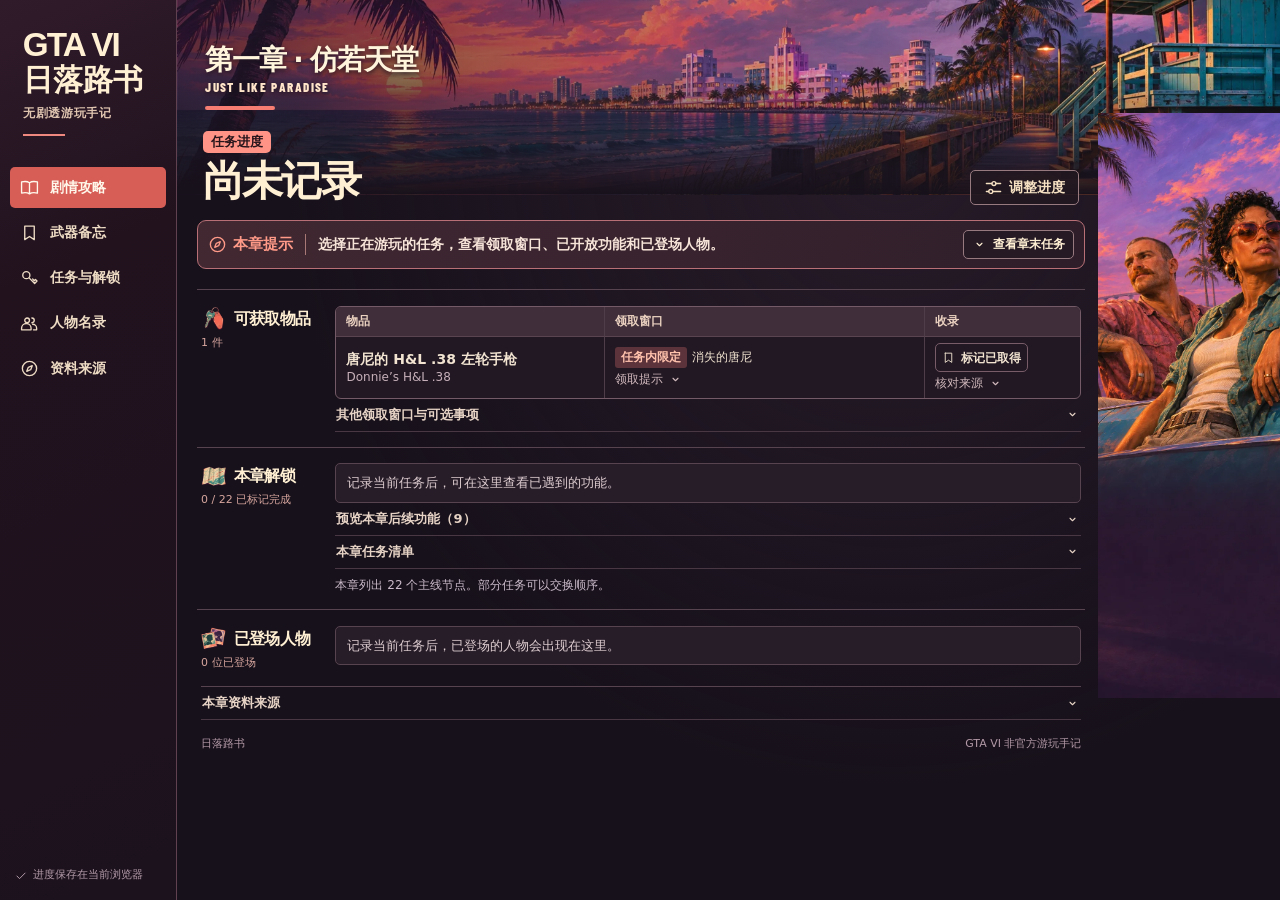
==== commit 5bafbe85: "Implement the compact sunset night desk layout" ====
--- a/public/index.html
+++ b/public/index.html
@@ -7,14 +7,13 @@
   <meta name="description" content="GTA VI 的中文无剧透游玩手记。按当前章节查看武器收集窗口、任务解锁与已登场的人物。">
   <title>日落路书 · GTA VI 无剧透游玩手记</title>
   <link rel="icon" href="assets/sunset.svg" type="image/svg+xml">
-  <link rel="preload" href="assets/keys-dusk.webp" as="image" fetchpriority="high" media="(min-width: 701px)">
-  <link rel="preload" href="assets/keys-dusk-mobile.webp" as="image" fetchpriority="high" media="(max-width: 700px)">
-  <link rel="stylesheet" href="style.css">
-  <script defer src="guide-data.js"></script>
-  <script defer src="app.js"></script>
+  <link rel="stylesheet" href="style.css?v=f8a9ebb0e5">
+  <script defer src="guide-data.js?v=90aa9e5026"></script>
+  <script defer src="app.js?v=0b63e2a2b6"></script>
 </head>
 <body>
   <svg xmlns="http://www.w3.org/2000/svg" class="symbols" aria-hidden="true">
+    <symbol id="i-people" viewBox="0 0 24 24"><circle cx="9" cy="8" r="3"/><path d="M2 20v-2a6 6 0 0 1 12 0v2Zm13-15a3 3 0 0 1 0 6m1 2a5 5 0 0 1 5 5v2h-4"/></symbol>
     <symbol id="i-menu" viewBox="0 0 24 24"><path d="M3 6h18M3 12h14M3 18h18"/></symbol>
     <symbol id="i-book" viewBox="0 0 24 24"><path d="M12 6c-3-2-6-2-10-1v14c4-1 7-1 10 1 3-2 6-2 10-1V5c-4-1-7-1-10 1Zm0 0v14"/></symbol>
     <symbol id="i-flag" viewBox="0 0 24 24"><path d="M5 21V4m0 1c4-4 9 3 15-1l-2 5 2 4c-6 4-10-3-15 1"/></symbol>
@@ -29,86 +28,48 @@
     <symbol id="i-compass" viewBox="0 0 24 24"><circle cx="12" cy="12" r="9"/><path d="m15.5 8.5-2 5-5 2 2-5 5-2Z"/></symbol>
   </svg>
   <a class="skip" href="#chapter">跳到当前章节</a>
-  <header class="mast" id="top">
-    <div class="wrap mast-inner">
-      <a class="wordmark" href="#top" aria-label="日落路书首页">
-        <img src="assets/sunset.svg" width="40" height="40" alt="">
-        <span>LEONIDA<br>FIELD NOTES</span>
-      </a>
-      <div class="mast-actions">
-        <button class="mast-progress" type="button" data-open aria-label="我的进度"><span class="progress-prefix">我的</span>进度</button>
-        <button class="menu-button" type="button" id="menu-toggle" aria-label="打开导航" aria-expanded="false" aria-controls="site-menu"><svg><use href="#i-menu"/></svg></button>
+  <header class="sidebar" id="top">
+    <div class="sidebar-top">
+      <a class="wordmark" href="#chapter" aria-label="GTA VI 日落路书首页"><span class="brand-game" lang="en">GTA VI</span><span class="brand-name">日落路书</span></a>
+      <p class="brand-subtitle">无剧透游玩手记</p>
+      <button class="menu-button" type="button" id="menu-toggle" aria-label="打开导航" aria-expanded="false" aria-controls="site-menu"><svg aria-hidden="true"><use href="#i-menu"/></svg></button>
+    </div>
+    <nav class="menu" id="site-menu" data-section-nav aria-label="站内导航" hidden>
+      <a href="#chapter" aria-current="location"><svg aria-hidden="true"><use href="#i-book"/></svg>剧情攻略</a>
+      <a href="#weapons"><svg aria-hidden="true"><use href="#i-mark"/></svg>武器备忘</a>
+      <a href="#missions"><svg aria-hidden="true"><use href="#i-key"/></svg>任务与解锁</a>
+      <a href="#people"><svg aria-hidden="true"><use href="#i-people"/></svg>人物名录</a>
+      <a href="#references"><svg aria-hidden="true"><use href="#i-compass"/></svg>资料来源</a>
+    </nav>
+    <div class="side-foot"><svg aria-hidden="true"><use href="#i-check"/></svg>进度保存在当前浏览器</div>
+  </header>
+  <main class="desk">
+    <div class="panorama" aria-hidden="true"></div>
+    <div class="desk-grid">
+      <div class="desk-core">
+        <section id="chapter" aria-labelledby="current-mission">
+          <div class="chapter-heading"><p><span id="chapter-index">第一章</span><span class="chapter-dot">·</span><span id="chapter-name">当前手记</span></p><span id="chapter-original" lang="en"></span></div>
+          <div class="mission-heading"><div class="mission-type"><p class="mission-tag" id="progress-label">当前任务</p><h1><span id="current-mission">尚未记录</span><span id="current-original" lang="en"></span></h1></div><button type="button" class="edit" data-open><svg aria-hidden="true"><use href="#i-slider"/></svg>调整进度</button></div>
+          <div class="advice"><div class="advice-top"><span class="advice-label"><svg aria-hidden="true"><use href="#i-compass"/></svg>本章提示</span><div id="focus-note" class="focus-note" hidden></div><button id="final-toggle" class="reveal" type="button" aria-expanded="false" aria-controls="final-note"><svg aria-hidden="true"><use href="#i-chevron"/></svg><span>查看章末任务</span></button></div><p id="final-note" class="final-note" hidden></p></div>
+        </section>
+        <section id="weapons" class="ledger-section" aria-labelledby="weapon-title">
+          <header class="ledger-label"><h2 id="weapon-title"><img alt="" src="assets/marks/weapon.webp">可获取物品</h2><span class="section-count" id="weapon-count"></span></header>
+          <div class="ledger-body"><div id="weapon-list"></div><details class="disclosure" id="field-notes" hidden><summary>其他领取窗口与可选事项<svg aria-hidden="true"><use href="#i-chevron"/></svg></summary><div id="field-list"></div></details></div>
+        </section>
+        <section id="missions" class="ledger-section" aria-labelledby="mission-title">
+          <header class="ledger-label"><h2 id="mission-title"><img alt="" src="assets/marks/mission.webp">本章解锁</h2><span class="section-count" id="mission-count"></span></header>
+          <div class="ledger-body"><div id="unlock-list"></div><details class="disclosure" id="all-missions"><summary>本章任务清单<svg aria-hidden="true"><use href="#i-chevron"/></svg></summary><div id="mission-list"></div></details><p class="context-note" id="chapter-note" hidden></p><button class="secondary next-chapter" type="button" id="next-chapter" hidden>已进入下一章</button></div>
+        </section>
+        <section id="people" class="ledger-section roster-section" aria-labelledby="people-title">
+          <header class="ledger-label"><h2 id="people-title"><img alt="" src="assets/marks/people.webp">已登场人物</h2><span class="section-count" id="people-count"></span></header>
+          <div id="people-list" class="people-list"></div>
+        </section>
+        <div id="references"><details class="disclosure source-drawer"><summary>本章资料来源<svg aria-hidden="true"><use href="#i-chevron"/></svg></summary><div id="sources"></div></details></div>
+        <footer class="footer"><span>日落路书</span><span>GTA VI 非官方游玩手记</span></footer>
       </div>
-      <nav id="site-menu" class="menu" aria-label="站内导航" hidden>
-        <a href="#chapter">当前手记</a><a href="#weapons">武器备忘</a><a href="#missions">任务与解锁</a><a href="#people">人物名录</a><a href="#references">资料来源</a>
-      </nav>
+      <aside id="portrait-rail" class="portrait-rail" aria-label="本章图册"></aside>
     </div>
-  </header>
-  <main>
-    <section class="cover" aria-labelledby="hero-title">
-      <picture class="cover-art">
-        <source media="(max-width: 700px)" srcset="assets/keys-dusk-mobile.webp">
-        <img src="assets/keys-dusk.webp" alt="" fetchpriority="high">
-      </picture>
-      <div class="cover-screen"></div>
-      <div class="wrap cover-layout">
-        <div class="cover-type">
-          <p class="cover-kicker" lang="en">Grand Theft Auto VI</p>
-          <h1 id="hero-title" aria-label="日落路书"><span aria-hidden="true">日落</span><span aria-hidden="true">路书</span></h1>
-          <p class="cover-signature" lang="en">Leonida Field Notes</p>
-          <p class="cover-caption">无剧透游玩手记</p>
-        </div>
-        <a class="cover-jump" href="#chapter"><span class="jump-mark" aria-hidden="true"><svg><use href="#i-chevron"/></svg></span><span><b>进入本章手记</b><small id="cover-current">第一章</small></span></a>
-      </div>
-    </section>
-    <section class="chapter-intro" id="chapter" aria-labelledby="chapter-name">
-      <div class="wrap">
-        <div class="chapter-layout">
-          <div class="chapter-title">
-            <p class="kicker" id="chapter-index">第一章</p>
-            <h2 id="chapter-name">当前手记</h2><p id="chapter-original" class="chapter-en" lang="en"></p>
-          </div>
-          <div class="progress-panel">
-            <div class="progress-line"><div><small id="progress-label">任务进度</small><strong id="current-mission">尚未记录</strong></div><button class="edit" type="button" data-open>调整进度<svg><use href="#i-slider"/></svg></button></div>
-            <div class="chapter-last"><small>本章最后任务</small><button id="final-toggle" class="reveal" type="button" aria-expanded="false" aria-controls="final-note"><span>点按查看</span><svg><use href="#i-eye"/></svg></button></div>
-            <p id="final-note" class="final-note" hidden></p>
-          </div>
-        </div>
-        <aside id="focus-note" class="focus-note" hidden></aside>
-        <nav class="chapter-nav" aria-label="本章手记导航">
-          <a href="#weapons"><img src="assets/marks/weapon.webp" alt="">武器备忘</a>
-          <a href="#missions"><img src="assets/marks/mission.webp" alt="">任务解锁</a>
-          <a href="#people"><img src="assets/marks/people.webp" alt="">人物名录</a>
-        </nav>
-      </div>
-    </section>
-    <section id="weapons" class="inventory section-pad" aria-labelledby="weapon-title">
-      <div class="wrap">
-        <header class="section-head"><div><p class="kicker" lang="en">The inventory</p><h2 id="weapon-title">武器备忘</h2></div><span class="section-count" id="weapon-count"></span></header>
-        <div id="weapon-list"></div>
-        <details class="disclosure field-notes" id="field-notes" hidden><summary>其他领取窗口与可选事项<svg><use href="#i-chevron"/></svg></summary><div id="field-list"></div></details>
-      </div>
-    </section>
-    <section id="missions" class="mission-section section-pad" aria-labelledby="mission-title">
-      <div class="wrap split">
-        <header class="section-head rail"><div><p class="kicker" lang="en">Mission log</p><h2 id="mission-title">任务与解锁</h2></div><span class="section-count" id="mission-count"></span></header>
-        <div class="mission-contents">
-          <div id="unlock-list"></div>
-          <details class="disclosure" id="all-missions"><summary>本章任务目录<svg><use href="#i-chevron"/></svg></summary><div id="mission-list"></div></details>
-          <p class="context-note" id="chapter-note" hidden></p>
-          <button class="secondary next-chapter" type="button" id="next-chapter" hidden>已进入下一章</button>
-        </div>
-      </div>
-    </section>
-    <section id="people" class="contacts section-pad" aria-labelledby="people-title">
-      <div class="wrap">
-        <header class="section-head"><div><p class="kicker" lang="en">People of Leonida</p><h2 id="people-title">人物名录 <span class="experiment">实验性</span></h2></div><span class="section-count" id="people-count"></span></header>
-        <div id="people-list" class="people-list"></div>
-      </div>
-    </section>
-    <div id="references" class="wrap references"><details class="disclosure source-drawer"><summary>本章资料来源<svg><use href="#i-chevron"/></svg></summary><div id="sources"></div></details></div>
   </main>
-  <footer><div class="wrap footer-inner"><a class="footer-brand" href="#top">日落路书<span lang="en">Leonida Field Notes</span></a><p>GTA VI 非官方游玩手记<br>进度保存在当前浏览器</p></div></footer>
   <dialog id="progress-dialog" aria-labelledby="dialog-title">
     <form id="progress-form">
       <header class="dialog-header"><div><p class="kicker" lang="en">Playthrough</p><h2 id="dialog-title">我的进度</h2></div><button type="button" id="dismiss" aria-label="关闭"><svg><use href="#i-x"/></svg></button></header>
--- a/public/style.css
+++ b/public/style.css
@@ -1,196 +1,162 @@
 @font-face {
-  font-family: "Field Cover";
+  font-family: Field Cover;
   src: url("assets/type/cover-cn.woff2") format("woff2");
   font-weight: 900;
   font-display: swap;
 }
 @font-face {
-  font-family: "Field Condensed";
+  font-family: Field Condensed;
   src: url("assets/type/barlow-condensed.woff2") format("woff2");
   font-weight: 800;
   font-display: swap;
 }
 :root {
   color-scheme: dark;
-  --night: #11101c;
-  --plum: #23172f;
-  --paper: #fff2dc;
-  --subtle: #c5b6c9;
-  --peach: #ffbb87;
-  --neon: #f68ca1;
-  --violet: #d3a6df;
-  --line: #ffffff32;
+  --night: #17111b;
+  --rail: #20131e;
+  --panel: #241a26;
+  --paper: #fff0d4;
+  --subtle: #cbbbca;
+  --coral: #ff9a8d;
+  --line: #574350;
   --body: system-ui, -apple-system, "PingFang SC", "Microsoft YaHei", "Noto Sans CJK SC", sans-serif;
-  --display: "Field Display", "Arial Black", "PingFang SC", "Microsoft YaHei", "Noto Sans CJK SC", system-ui, sans-serif;
-  --latin: "Field Condensed", Impact, Haettenschweiler, "Arial Narrow", system-ui, sans-serif;
-  --script: "Field Script", Georgia, "Times New Roman", serif;
+  --latin: "Field Condensed", Impact, "Arial Narrow", sans-serif;
+  --script: Georgia, "Times New Roman", serif;
+  --sidebar: clamp(175px, 13.8vw, 224px);
+  --portrait: clamp(140px, 14.2vw, 244px);
+  --gutter: clamp(16px, 1.6vw, 34px);
 }
 * { box-sizing: border-box; }
-html { scroll-behavior: smooth; scroll-padding-top: 20px; }
-body { margin: 0; background: var(--night); color: var(--paper); font: 1rem/1.6 var(--body); }
-a { color: inherit; text-decoration: none; }
+html { scroll-behavior: smooth; scroll-padding-top: 15px; }
+body { margin: 0; color: var(--paper); background: var(--night); font: 15px/1.52 var(--body); }
+h1,h2,h3,p,figure { margin: 0; }
 button, select, input { font: inherit; }
-button, summary, select, input[type="checkbox"] { cursor: pointer; }
+button, summary, select, input[type=checkbox] { cursor: pointer; }
 button { color: inherit; background: none; border: 0; }
-button, a, summary, input, select { -webkit-tap-highlight-color: transparent; }
-:focus-visible { outline: 3px solid #ffd191; outline-offset: 4px; }
-button:disabled { opacity: .5; cursor: default; }
-button svg, summary svg, .select-wrap svg, .weapon-tip svg, .jump-mark svg, .focus-note svg { width: 20px; height: 20px; flex: none; fill: none; stroke: currentColor; stroke-width: 1.8; stroke-linecap: round; stroke-linejoin: round; }
+a { color: inherit; }
+svg { width: 19px; height: 19px; flex: 0 0 auto; fill: none; stroke: currentColor; stroke-linecap: round; stroke-linejoin: round; stroke-width: 1.7; }
+img { max-width: 100%; display: block; }
+:focus-visible { outline: 2px solid #ffbd83; outline-offset: 3px; }
 .symbols, [hidden] { display: none !important; }
-h1,h2,h3,p { margin: 0; }
-h1,h2,h3 { overflow-wrap: anywhere; }
-.wrap { width: min(85.5%, 1380px); margin-inline: auto; }
-.skip { z-index: 8; position: fixed; top: -6rem; left: 1rem; background: var(--paper); color: var(--night); padding: .75rem; }
-.skip:focus { top: .5rem; }
-.kicker { font: 800 .97rem/1.2 var(--latin); text-transform: uppercase; letter-spacing: .17em; color: var(--peach); }
-.mast { z-index: 4; position: absolute; inset: 0 0 auto; }
-.mast-inner { width: min(calc(100% - 56px),1760px); height: 77px; display: flex; align-items: center; justify-content: space-between; position: relative; }
-.wordmark { display: inline-flex; align-items: center; gap: .62rem; color: #fff7e6; }
-.wordmark img { width: 38px; height: 38px; }
-.wordmark span { font: 800 1.17rem/.88 var(--latin); letter-spacing: -.025em; text-shadow: 0 1px 6px #171323; }
-.mast-actions { display: flex; align-items: center; gap: .75rem; }
-.mast-progress, .menu-button { border: 1.5px solid #fff6ebe5; color: #fff8e9; background: #20142877; backdrop-filter: blur(8px); }
-.mast-progress { border-radius: 50px; padding: .48rem 1.25rem; min-height: 42px; font-weight: 800; }
-.menu-button { border-radius: 50%; width: 43px; height: 43px; display: grid; place-items: center; }
-.menu-button svg { width: 18px; }
-.menu-button[aria-expanded="true"], .mast-progress:hover, .menu-button:hover { background: var(--paper); color: #281629; }
-.menu { position: absolute; right: 0; top: 67px; display: grid; min-width: 185px; padding: 8px 16px; background: #24192efe; border: 1px solid #957589; border-radius: 13px; box-shadow: 0 15px 40px #100b1690; }
-.menu a { font-weight: 700; padding: .55rem .25rem; }
-.menu a + a { border-top: 1px solid var(--line); }
-.menu a:hover { color: var(--peach); }
-.cover { min-height: min(92svh, 1050px); position: relative; isolation: isolate; overflow: clip; background: #503048; }
-.cover-art, .cover-art img, .cover-screen { position: absolute; inset: 0; width: 100%; height: 100%; }
-.cover-art { z-index: -3; }
-.cover-art img { display: block; object-fit: cover; object-position: 57% 52%; }
-.cover-screen { z-index: -2; background: linear-gradient(180deg,#1b10285e 0%,transparent 20%,transparent 72%,#27182f9c 87%,#21172e 100%),linear-gradient(90deg,#20162985, #30203b22 38%,transparent 70%); }
-.cover-layout { min-height: max(610px,min(92svh,1050px)); display: flex; flex-direction: column; justify-content: center; position: relative; padding-block: 130px 90px; }
-.cover-type { width: fit-content; max-width: 48%; transform: rotate(-3deg); transform-origin: 22% 60%; }
-.cover-kicker { margin: 0 0 .8rem .4rem; text-transform: uppercase; color: #fff6e4; font: 800 clamp(.95rem,1.2vw,1.4rem)/1.1 var(--latin); letter-spacing: .13em; text-shadow: 0 2px 8px #241326; }
-.cover h1 { display: flex; flex-direction: column; align-items: flex-start; font: 900 clamp(6.35rem,min(10.6vw,17svh),12rem)/.91 "Field Cover",var(--display); letter-spacing: -.085em; isolation: isolate; color: #ffdfab; }
-.cover h1 span { padding: .035em .12em .08em .005em; display: block; background: linear-gradient(154deg,#fff7dc 6%,#ffdb94 88%); color: transparent; background-clip: text; filter: drop-shadow(0 2px 1px #382138a8); }
-.cover h1 span:nth-child(2) { margin: -.015em 0 0 .18em; background-image: linear-gradient(160deg,#ffd892 1%,#ffa483 63%,#f18db1); }
-.cover-signature { color: #ffc3c8; margin: -.04em -.01em 0 .65em; font: italic 650 clamp(1.4rem,2.55vw,3rem)/1.05 var(--script); letter-spacing: -.065em; transform: rotate(-2deg); text-shadow: 0 2px 8px #201023; }
-.cover-caption { margin: 1.75rem 0 0 .46rem; font-size: clamp(.95rem,1.25vw,1.18rem); letter-spacing: .21em; font-weight: 760; color: #fff4dd; text-shadow: 0 1px 7px #271628; }
-.cover-jump { position: absolute; right: 0; bottom: 5%; display: flex; align-items: center; gap: .85rem; color: #fff5e4; text-shadow: 0 1px 8px #29132b; }
-.cover-jump b, .cover-jump small { display: block; }
-.cover-jump b { font-weight: 850; font-size: 1.03rem; }
-.cover-jump small { opacity: .9; }
-.jump-mark { width: 44px; height: 44px; border-radius: 50%; background: #fff0db; color: #38233b; display: grid; place-items: center; transition: transform .2s; }
-.cover-jump:hover .jump-mark { transform: translateY(3px); }
-.chapter-intro { background: linear-gradient(180deg,#21172e 0%,#24192e 75%,#21182c); padding: clamp(2.6rem,5.6vw,6rem) 0 0; }
-.chapter-layout { display: grid; grid-template-columns: minmax(0,1.35fr) minmax(270px,.65fr); align-items: center; gap: 6vw; }
-.chapter-title { position: relative; }
-.chapter-title .kicker { font: 800 .9rem/1.3 var(--body); letter-spacing: .16em; color: #fa9fb8; }
-.chapter-title h2, .section-head h2, .dialog-header h2 { font-family: var(--display); font-weight: 950; letter-spacing: -.065em; }
-.chapter-title h2 { font-size: clamp(3.5rem,6.3vw,7rem); line-height: 1.08; margin: .25rem 0 .2rem; color: #f8d8bc; }
-.chapter-en { font: italic 600 clamp(1.25rem,2vw,2.1rem)/1.05 var(--script); letter-spacing: -.035em; color: #d2a8c9; }
-.progress-panel { border-block: 1px solid #b7869e7a; padding: .8rem 0; }
-.progress-line,.chapter-last { display: flex; align-items: center; justify-content: space-between; gap: 12px; }
-.progress-panel small { color: #dbc0d1; font-size: .85rem; font-weight: 620; }
-.progress-line strong { display: block; font-size: clamp(1.05rem,1.5vw,1.5rem); }
-.edit, .reveal { display: inline-flex; align-items: center; gap: .45rem; justify-content: flex-start; }
-.edit { white-space: nowrap; border: 1px solid #b89eac; border-radius: 50px; padding: .38rem .9rem; font-size: .88rem; font-weight: 750; }
-.edit svg,.reveal svg { width: 15px; height: 15px; }
-.chapter-last { margin-top: .9rem; padding-top: .6rem; border-top: 1px solid #ffffff19; }
-.reveal { font-size: .92rem; font-weight: 720; color: #efb0ba; text-align: right; padding: .16rem 0; }
-.final-note,.focus-note { color: #f3d0c4; font-size: .97rem; }
-.final-note { margin-top: .65rem; }
-.focus-note { margin-top: 2rem; max-width: 82ch; border-left: 3px solid #f29794; padding: .4rem 0 .4rem 1rem; display: flex; gap: .55rem; align-items: baseline; }
-.focus-note svg { width: 16px; height: 16px; align-self: flex-start; margin-top: .35rem; }
-.chapter-nav { display: flex; flex-wrap: wrap; align-items: center; justify-content: flex-start; gap: 2.5rem; padding: 1rem 0; margin-top: clamp(1.8rem,3.5vw,4.25rem); border-top: 1px solid var(--line); }
-.chapter-nav a { font-weight: 800; display: inline-flex; align-items: center; gap: .48rem; }
-.chapter-nav img { width: 42px; height: 42px; object-fit: contain; }
-.chapter-nav a:hover { color: var(--peach); }
-.section-pad { padding: clamp(3.5rem,6vw,6.6rem) 0; }
-.inventory { background: linear-gradient(148deg,#21182c,#231827 49%,#18131f); padding-top: clamp(2rem,4vw,4.8rem); }
-.section-head { display: flex; align-items: flex-end; justify-content: space-between; gap: 1.4rem; margin: 0 0 clamp(1.5rem,2.8vw,3.15rem); }
-.section-head h2 { font-size: clamp(2.65rem,4.8vw,5.3rem); line-height: 1.14; margin-top: .3rem; }
-.section-count { color: var(--subtle); font-size: .9rem; font-weight: 650; }
-.weapon-card { position: relative; display: grid; grid-template-columns: minmax(0,1.13fr) minmax(0,.87fr); align-items: center; isolation: isolate; }
-.weapon-art { min-height: clamp(290px,28vw,470px); height: 100%; position: relative; background: #4d3440; overflow: hidden; }
-.weapon-art img { position: absolute; inset: 0; width: 100%; height: 100%; object-fit: cover; object-position: 38% center; }
-.weapon-content { z-index: 1; min-width: 0; padding: clamp(1.3rem,3.7vw,4.5rem); margin-left: clamp(-3rem,-2.5vw,-1rem); background: linear-gradient(128deg,#392437,#2b1c2a); border-top: 3px solid #ec9687; }
-.weapon-content h3 { text-wrap: balance; font-size: clamp(1.75rem,3.2vw,3.6rem); line-height: 1.16; font-weight: 900; letter-spacing: -.055em; }
-.weapon-status { color: #ffc69e; font-size: .86rem; font-weight: 780; letter-spacing: .07em; margin-bottom: .65rem; }
-.en-name { font: italic 1.05rem/1.35 var(--script); color: #cab3c4; }
-.weapon-content .en-name { color: #ebb8c0; margin-top: .35rem; font-size: 1.16rem; }
-.weapon-tip { display: flex; align-items: flex-start; gap: .45rem; margin-top: 1.25rem; color: #f4d6c6; }
-.weapon-tip svg { width: 17px; height: 17px; margin-top: .23rem; }
-.pickup-info { margin: .25rem 0 1.1rem; }
-.pickup-info summary { width: fit-content; display: flex; gap: 4px; align-items: center; color: #edbbbd; font-size: .92rem; }
-.pickup-info summary svg { width: 16px; height: 16px; }
-.weapon-description,.field-note p { color: #ddd0db; }
-.weapon-description { margin-top: .35rem; }
-.text-only { display: block; }
-.text-only .weapon-content { margin: 0; }
-.weapon-card + .weapon-card { margin-top: 1.4rem; }
-.primary, .secondary, .collect { min-height: 42px; border-radius: 50px; padding: .45rem 1.1rem; display: inline-flex; align-items: center; justify-content: center; gap: .44rem; font-size: .94rem; font-weight: 800; }
-.primary { background: linear-gradient(120deg,#ffcca0,#f8a69a); color: #2c1827; }
-.secondary,.collect { border: 1px solid #b49bac; color: #ffdece; }
-.collect svg { width: 16px; height: 16px; }
-.collect[aria-pressed=true] { color: #cfebd1; border-color: #93baae; }
-.primary:hover, .collect:hover, .secondary:hover, .edit:hover { filter: brightness(1.12); background-color: #563345; }
-.mission-section { background: #14111e; }
-.split { display: grid; grid-template-columns: minmax(210px,.43fr) minmax(0,1fr); gap: 6.5vw; align-items: start; }
-.rail { display: block; position: sticky; top: 2rem; }
-.rail h2 { max-width: 4.5em; }
-.rail .section-count { display: block; margin-top: 1rem; }
-.mission-section .kicker { color: #eda1bd; }
-.mission-section h2 { color: #f8d4cc; }
-.mission-contents { min-width: 0; }
-.disclosure, .notes-disclosure { border-block-start: 1px solid var(--line); }
-summary { list-style: none; }
+.skip { position: fixed; z-index: 10; top: 6px; left: 8px; padding: 8px 14px; background: var(--paper); color: var(--night); transform: translateY(-170%); }
+.skip:focus { transform: none; }
+.sidebar { position: fixed; z-index: 3; inset: 0 auto 0 0; width: var(--sidebar); padding: 29px 10px 16px; display: flex; flex-direction: column; background: linear-gradient(155deg,#301b2a 0%,#21121e 30%,#1c121d 95%); border-right: 1px solid #60414f; }
+.sidebar-top { padding-inline: clamp(8px,1vw,22px); }
+.wordmark { width: fit-content; display: flex; flex-direction: column; gap: 3px; text-decoration: none; }
+.brand-game { font: 900 clamp(29px,2.6vw,44px)/.94 Arial,system-ui,sans-serif; letter-spacing: -.055em; }
+.brand-name { font: 900 clamp(28px,2.35vw,40px)/1.1 var(--body); letter-spacing: .005em; }
+.brand-subtitle { margin-top: 8px; color: #dfc5b0; font-size: 12px; font-weight: 600; letter-spacing: .06em; }
+.sidebar-top::after { content: ""; display: block; width: 42px; height: 2px; background: #ef887e; margin-top: 11px; }
+.menu { display: grid; gap: 4px; margin-top: 31px; }
+.menu a { display: flex; align-items: center; gap: clamp(8px,.85vw,15px); padding: 10px clamp(8px,.8vw,15px); border-radius: 5px; color: #eedbc4; text-decoration: none; font-weight: 650; font-size: clamp(14px,1.08vw,18px); }
+.menu a svg { width: 19px; }
+.menu a:hover { background: #392530; }
+.menu a[aria-current], .menu a.is-active { background: #d75e57; color: #fff8eb; }
+.menu-button { display: none; }
+.side-foot { margin-top: auto; padding: 22px 4px 0; display: flex; gap: 5px; align-items: center; color: #b49baa; font-size: 11px; }
+.side-foot svg { width: 14px; height: 14px; }
+.desk { position: relative; isolation: isolate; margin-left: var(--sidebar); min-height: 100vh; background: radial-gradient(ellipse at 65% 16%,#261b28,transparent 60%),var(--night); }
+.panorama { pointer-events: none; position: absolute; z-index: -1; inset: 0 0 auto; height: clamp(182px,15.2vw,255px); background-image: linear-gradient(0deg,var(--night) 0%,#17111b9c 23%,transparent 64%),linear-gradient(90deg,#201326b8 0%,#21122342 43%,transparent 78%),url("assets/beach-banner.webp"); background-size: cover; background-position: center,center,center 54%; }
+.desk-grid { display: grid; grid-template-columns: minmax(0,1fr) var(--portrait); column-gap: clamp(11px,1vw,22px); }
+.desk-core { min-width: 0; padding: 0 0 0 var(--gutter); }
+#chapter { padding: clamp(25px,3.4vw,56px) 0 clamp(16px,1.6vw,26px); }
+.chapter-heading { margin-inline: 8px; color: #fff4dc; text-shadow: 0 2px 5px #201520; }
+.chapter-heading p { font-size: clamp(20px,2.15vw,36px); font-weight: 850; line-height: 1.15; letter-spacing: -.035em; }
+.chapter-dot { padding-inline: .26em; }
+#chapter-original { display: block; font: 800 13px/1.2 var(--latin); text-transform: uppercase; letter-spacing: .11em; color: #ffe5c9; margin-top: 5px; }
+.chapter-heading::after { content: ""; display: block; margin-top: 10px; height: 4px; width: clamp(61px,5.5vw,95px); border-radius: 2px; background: #f57d71; }
+.mission-heading { display: flex; align-items: flex-end; justify-content: space-between; gap: 18px; margin: clamp(17px,1.55vw,30px) 6px 15px; }
+.mission-type { min-width: 0; }
+.mission-tag { display: inline-block; padding: 1px 8px 2px; background: #ff9486; color: #28151c; border-radius: 5px; font-weight: 850; font-size: 13px; }
+h1 { font-weight: 900; font-size: clamp(30px,3.2vw,56px); line-height: 1.14; margin-top: 5px; letter-spacing: -.045em; overflow-wrap: anywhere; }
+#current-original { font: 800 .86em/1.08 var(--latin); letter-spacing: -.015em; }
+#current-original:not(:empty)::before { content: " / "; color: #ead8bf; }
+.edit, .reveal, .secondary, .primary, .collect { display: inline-flex; align-items: center; justify-content: center; gap: 6px; border-radius: 5px; border: 1px solid #977980; line-height: 1.2; font-weight: 700; }
+.edit { flex-shrink: 0; padding: 7px 13px; min-height: 35px; color: #f6e1c3; font-size: 14px; background: #211820c7; }
+.edit:hover,.reveal:hover,.secondary:hover,.collect:hover { background: #452e3b; }
+.advice { border: 1px solid #b87076; background: linear-gradient(105deg,#462a34e8,#301f2be8); padding: 9px 10px; border-radius: 9px; }
+.advice-top { display: flex; align-items: center; gap: 12px; }
+.advice-label { display: flex; align-items: center; gap: 6px; flex: none; color: #ff9a88; font-weight: 800; font-size: 15px; }
+.focus-note { border-left: 1px solid #a87877; padding-left: 12px; color: #f7e4d9; font-weight: 650; line-height: 1.55; font-size: 14px; }
+.focus-note svg { display: none; }
+.reveal { flex-shrink: 0; margin-left: auto; padding: 6px 8px; background: #261a25; font-size: 12px; }
+.reveal[aria-expanded=true] { flex-shrink: 1; }
+.reveal svg, summary svg { width: 15px; height: 15px; }
+.reveal[aria-expanded=true] svg { transform: rotate(180deg); }
+.final-note { margin-top: 9px; border-top: 1px solid #815962; padding: 9px 0 2px; font-size: 14px; }
+.ledger-section { display: grid; grid-template-columns: clamp(108px,9.5vw,171px) minmax(0,1fr); gap: clamp(10px,1vw,19px); padding: clamp(13px,1.2vw,21px) 4px clamp(13px,1.2vw,21px); border-top: 1px solid var(--line); }
+.ledger-label { padding: 1px 0; }
+.ledger-label h2 { display: flex; align-items: center; gap: 7px; font-size: clamp(16px,1.27vw,21px); line-height: 1.3; font-weight: 820; white-space: nowrap; letter-spacing: -.04em; }
+.ledger-label img { width: clamp(20px,2vw,31px); height: 23px; object-fit: contain; }
+.section-count { display: block; margin-top: 5px; color: #d7a69e; font-size: 11px; line-height: 1.4; }
+.ledger-body { min-width: 0; }
+.weapon-table, .unlock-table { width: 100%; border: 1px solid #735a66; border-spacing: 0; background: #211823; border-radius: 6px; overflow: hidden; color: #f2e4d1; font-size: 14px; }
+th, td { padding: 6px 10px; text-align: left; vertical-align: middle; line-height: 1.4; overflow-wrap: anywhere; }
+th { background: #402f3b; font-size: 12px; line-height: 1.45; font-weight: 700; color: #e9d0bf; }
+td + td, th + th { border-left: 1px solid #503d4a; }
+tbody td { border-top: 1px solid #594450; }
+tbody tr:nth-child(even) { background: #281d29; }
+.weapon-table th:first-child { width: 36%; }
+.weapon-table th:last-child { width: 21%; }
+.unlock-table th:first-child { width: 28%; }
+.unlock-table th:last-child { width: 16%; }
+.weapon-card h3, .all-row b, .unlock-row b { font-size: 14px; line-height: 1.35; }
+.en-name, .alias { display: block; color: #c7b0b9; font-size: 12px; line-height: 1.35; }
+.weapon-status { display: inline-block; border-radius: 3px; padding: 2px 6px; background: #5d333b; color: #ffc2ad; font-size: 12px; font-weight: 700; }
+.weapon-window { margin-left: 5px; font-size: 12px; }
+.weapon-status.expired { background: #f58b7e; color: #321a20; }
+.collect { min-height: 29px; padding: 3px 6px; font-size: 12px; border-color: #785c68; }
+.collect svg { width: 13px; height: 13px; }
+.collect[aria-pressed=true] { color: #e9c5a3; background: #47333c; }
+.row-state { white-space: nowrap; color: var(--subtle); font-size: 12px; }
+.row-state.active, .row-state.done { color: #ffd2b5; font-weight: 700; }
+.feature { font-size: 14px; }
+details summary { list-style: none; display: flex; align-items: center; justify-content: space-between; gap: 5px; font-weight: 650; }
 summary::-webkit-details-marker { display: none; }
-.disclosure > summary,.notes-disclosure > summary { display: flex; gap: .75rem; justify-content: space-between; align-items: center; font-weight: 730; padding: 1rem 0; }
-details[open] > summary > svg { transform: rotate(180deg); }
-summary:hover, .reveal:hover { color: var(--peach); }
-.field-notes { margin-top: 1.5rem; }
-.field-note { padding: 1rem 0; border-top: 1px solid #ffffff1c; }
-.field-note h3 { font-size: 1.1rem; }
-.field-kind, .field-window { font-size: .86rem; font-weight: 700; color: #efb2b6; }
-.field-window { margin-top: .45rem; }
-.field-note p { margin-top: .3rem; }
-.unlock-row, .all-row { display: grid; align-items: center; column-gap: 1.1rem; padding: .85rem 0; border-top: 1px solid var(--line); }
-.unlock-row { grid-template-columns: minmax(5.5em,.85fr) minmax(0,1.4fr) auto; }
-.unlock-row b, .all-row b { font-weight: 760; }
-.feature { color: #d0c2d0; font-size: .96rem; }
-.row-state { white-space: nowrap; font-size: .82rem; color: #c8b8ca; }
-.row-state.done { color: #b2d8c5; }
-.row-state.active { color: #ffd498; }
-.all-row { grid-template-columns: minmax(0,1fr) auto; padding: .75rem 0; }
-.all-row .en-name { margin-left: .7rem; }
-.alias,.context-note,.empty { color: var(--subtle); }
-.alias { display: block; font-size: .84rem; }
-.context-note { font-size: .9rem; margin-top: .8rem; }
-.empty { padding: .8rem 0 1.4rem; font-size: .97rem; }
-.next-chapter { margin-top: 1rem; }
-.entry-links { grid-column: 1/-1; font-size: .87rem; color: var(--subtle); margin-top: .2rem; }
-.entry-links summary { display: inline-flex; align-items: center; gap: .25rem; }
-.entry-links summary svg { width: 13px; height: 13px; }
-.entry-links a,#sources a { text-decoration: underline; text-underline-offset: .2em; text-decoration-color: #9c7f97; }
-.entry-links a { display: inline-block; margin-right: 1rem; }
-.entry-links a:hover,#sources a:hover { color: #ffe1ae; }
-.contacts { background: radial-gradient(ellipse at 80% 100%,#42253b,transparent 70%),#211829; }
-.contacts h2 { color: #f4dbe7; }
-.contacts .kicker { color: #e2a7cb; }
-.experiment { display: inline-block; font: 700 .82rem/1.3 var(--body); letter-spacing: 0; color: #d7bbd7; vertical-align: middle; }
-.people-list { display: grid; grid-template-columns: repeat(auto-fill,minmax(140px,1fr)); gap: clamp(.8rem,1.6vw,1.7rem); }
-.people-list .empty { grid-column: 1/-1; }
-.person { min-width: 0; border-top: 2px solid #b38a9c; padding-top: .5rem; }
-.person-photo { aspect-ratio: 1; overflow: hidden; display: grid; place-items: center; background: #38273f; color: #d3a1bd; font: italic 3rem var(--script); }
-.person-photo img { width: 100%; height: 100%; object-fit: cover; display: block; }
-.person-body { padding: .7rem 0 0; }
-.person-body h3 { font-size: clamp(1rem,1.22vw,1.3rem); font-weight: 850; line-height: 1.3; }
-.person-body .en-name { font-size: .99rem; }
-.person-role { color: #cfbbcf; font-size: .88rem; margin-top: .25rem; }
-.references { padding-top: 1.5rem; }
-#sources { padding-bottom: 1.4rem; display: flex; flex-wrap: wrap; gap: .5rem 1.1rem; }
-#sources .context-note { flex: 0 0 100%; }
-#sources p { font-size: .9rem; }
-.footer-inner { padding: 1.4rem 0 2.2rem; border-top: 1px solid var(--line); display: flex; align-items: center; justify-content: space-between; gap: 1rem; }
-.footer-brand { line-height: 1; font-weight: 900; }
-.footer-brand span { display: block; font: italic .98rem var(--script); color: #d3aabb; margin-top: .25rem; }
-.footer-inner p { font-size: .83rem; color: var(--subtle); text-align: right; }
+details[open] > summary svg { transform: rotate(180deg); }
+summary:hover, .entry-links a:hover, #sources a:hover { color: #ffb599; }
+.disclosure, .notes-disclosure { border-bottom: 1px solid #493744; }
+.disclosure > summary, .notes-disclosure > summary { color: #e6d3c5; padding: 6px 1px; font-size: 13px; }
+.disclosure[open] > summary, .notes-disclosure[open] > summary { color: #ffbaaa; }
+.entry-links, .pickup-info { margin-top: 3px; }
+.entry-links summary, .pickup-info summary { justify-content: flex-start; width: fit-content; font-size: 12px; font-weight: 450; color: #d2b9bd; }
+.entry-links a { margin-right: 8px; color: #edc3b7; font-size: 12px; overflow-wrap: anywhere; }
+.weapon-description, .field-note p { color: #ebdcd2; margin-top: 5px; font-size: 13px; }
+.field-note, .all-row { padding: 8px 4px; border-top: 1px solid #483742; }
+.field-note h3 { display: inline; font-size: 15px; }
+.field-kind { font-size: 12px; color: var(--coral); margin-right: 8px; }
+.all-row { display: grid; grid-template-columns: minmax(0,1fr) auto auto; gap: 10px; align-items: center; }
+.context-note { margin: 7px 0 0; font-size: 12px; color: var(--subtle); }
+.empty { margin: 0; padding: 9px 11px; border: 1px solid var(--line); border-radius: 5px; background: #271d29; font-size: 13px; color: #decdd0; }
+.primary,.secondary { padding: 8px 15px; }
+.primary { background: #ff9a8b; color: #291b21; border-color: #ff9a8b; }
+.primary:hover { background: #ffb6a9; }
+.next-chapter { margin-top: 8px; font-size: 13px; }
+.people-list { display: grid; grid-template-columns: repeat(3,minmax(0,1fr)); gap: 8px; align-items: start; }
+.people-list > .empty { grid-column: 1/-1; }
+.person { display: flex; align-self: stretch; min-width: 0; min-height: 76px; border: 1px solid #775967; border-radius: 8px; background: linear-gradient(115deg,#302530,#211a23); overflow: hidden; scroll-margin-top: 18px; }
+.person:target { border-color: var(--coral); }
+.person-photo { position: relative; flex: 0 0 35%; max-width: 75px; min-height: 75px; background: #422d3b; }
+.person-photo img { position: absolute; width: 100%; height: 100%; object-fit: cover; object-position: center 29%; }
+.person-photo > span { display: grid; height: 100%; place-items: center; font: 800 26px var(--latin); color: #d7a597; }
+.person-body { align-self: center; min-width: 0; padding: 6px; }
+.person-body h3 { overflow-wrap: anywhere; font-size: 14px; line-height: 1.18; }
+.person-body .en-name { margin-top: 2px; color: #dac0bd; font-size: 12px; }
+.person-role { font-size: 12px; color: #d9c7c7; line-height: 1.45; margin-top: 3px; }
+.person-body .entry-links summary { font-size: 11px; }
+.portrait-rail { display: flex; flex-direction: column; gap: 3px; align-self: start; margin-top: clamp(83px,8.8vw,155px); min-width: 0; background-color: #1e1520; }
+.rail-person { position: relative; height: clamp(190px,26vh,292px); display: block; overflow: hidden; background: #342732; text-decoration: none; }
+.rail-person::after { content: ""; position: absolute; inset: 55% 0 0; background: linear-gradient(0deg,#170e1bcb,transparent); pointer-events: none; }
+.rail-person img { width: 100%; height: 100%; object-fit: cover; object-position: center 26%; transition: transform .2s; }
+.rail-person:hover img { transform: scale(1.035); }
+.rail-caption { position: absolute; z-index: 1; inset: auto 11px 9px; font-weight: 750; font-size: 14px; color: #fff1db; }
+.rail-scenery { width: 100%; height: clamp(350px,65vh,800px); object-fit: cover; object-position: center; }
+#references { margin: 0 4px; border-top: 1px solid var(--line); }
+#sources { padding: 2px 0 10px; font-size: 13px; }
+#sources p { margin-top: 4px; }
+#sources a { color: #f1c6b8; text-underline-offset: 3px; }
+.footer { display: flex; justify-content: space-between; gap: 12px; padding: 16px 4px 22px; font-size: 11px; color: #b399a7; }
+.kicker { color: var(--coral); font: 800 12px var(--latin); letter-spacing: .12em; text-transform: uppercase; }
 dialog { color: var(--paper); background: #251c2b; border: 1px solid #9d7c91; padding: 0; border-radius: 14px; width: min(94vw,565px); overflow: hidden; max-height: 92dvh; box-shadow: 0 25px 100px #110d18af; }
 dialog::backdrop { background: #110c1be0; }
 dialog form { display: flex; flex-direction: column; max-height: min(89dvh,850px); }
@@ -214,86 +180,92 @@
 .modal-open { overflow: hidden; }
 .toast { position: fixed; z-index: 5; bottom: 1.5rem; left: 50%; transform: translateX(-50%); max-width: 92%; width: max-content; background: #352637; color: var(--paper); text-align: center; border-radius: 7px; }
 .toast:not(:empty) { padding: .55rem 1rem; border: 1px solid #916e82; }
-@media (max-width: 950px) {
-  .wrap { width: 88%; }
-  .cover-type { max-width: 55%; }
-  .chapter-layout { gap: 4vw; }
-  .split { grid-template-columns: minmax(150px,.40fr) minmax(0,1fr); gap: 4vw; }
-  .weapon-content { padding: 1.65rem; }
-  .people-list { grid-template-columns: repeat(auto-fill,minmax(125px,1fr)); }
-}
-@media (max-width: 700px) {
-  .wrap { width: calc(100% - 40px); }
-  .mast-inner { width: calc(100% - 32px); height: 64px; }
-  .wordmark img { width: 32px; height: 32px; }
-  .wordmark span { font-size: .88rem; }
-  .mast-actions { gap: .5rem; }
-  .mast-progress { font-size: .88rem; min-height: 38px; padding: .32rem .92rem; }
-  .menu-button { width: 38px; height: 38px; }
-  .menu { top: 60px; }
-  .cover { min-height: 0; }
-  .cover-layout { min-height: clamp(565px,84svh,850px); justify-content: flex-end; padding: 105px 0 42px; }
-  .cover-art img { object-position: 52% 42%; }
-  .cover-screen { background: linear-gradient(180deg,#20112e5e 0%,transparent 22%,transparent 48%,#24132d52 72%,#21172e 100%),linear-gradient(68deg,#24182b83,transparent 66%); }
-  .cover-type { max-width: 80%; }
-  .cover-kicker { font-size: .87rem; margin-bottom: .55rem; }
-  .cover h1 { font-size: clamp(5.1rem,20vw,8.5rem); line-height: .93; }
-  .cover-signature { font-size: clamp(1.35rem,5.9vw,2rem); }
-  .cover-caption { font-size: .87rem; margin-top: 1.05rem; letter-spacing: .14em; }
-  .cover-jump { right: 0; bottom: 1.8rem; gap: .35rem; flex-direction: column; align-items: center; }
-  .cover-jump b { font-size: .78rem; }
-  .cover-jump small { display: block; max-width: 10.5em; overflow: hidden; white-space: nowrap; text-overflow: ellipsis; font-size: .72rem; text-align: center; }
-  .jump-mark { width: 34px; height: 34px; }
-  .chapter-intro { padding-top: 1.7rem; }
-  .chapter-layout,.split { grid-template-columns: minmax(0,1fr); gap: 1.65rem; }
-  .chapter-title h2 { font-size: clamp(2.8rem,11.5vw,4.8rem); }
-  .chapter-nav { flex-wrap: nowrap; justify-content: space-between; gap: .35rem; padding: .65rem 0; margin-top: 1.5rem; }
-  .chapter-nav a { gap: .24rem; font-size: .86rem; }
-  .chapter-nav img { width: 31px; height: 31px; }
-  .section-pad { padding: 2.7rem 0; }
-  .section-head { margin-bottom: 1.45rem; gap: .75rem; }
-  .section-head h2 { font-size: clamp(2.3rem,9.3vw,3.65rem); }
-  .section-count { font-size: .8rem; }
-  .kicker { font-size: .83rem; }
-  .focus-note { margin-top: 1.25rem; font-size: .92rem; }
-  .weapon-card { grid-template-columns: minmax(0,1fr); }
-  .weapon-art { min-height: 0; aspect-ratio: 1.95; }
-  .weapon-content { margin: -.95rem 0 0 .85rem; padding: 1.45rem 1.1rem; }
-  .weapon-content h3 { font-size: 1.85rem; }
-  .rail { position: static; display: flex; margin: 0; }
-  .rail h2 { max-width: none; }
-  .unlock-row { grid-template-columns: 1fr auto; row-gap: .18rem; }
-  .unlock-row .feature { grid-column: 1 / -1; grid-row: 2; }
-  .all-row .en-name { display: block; margin-left: 0; }
-  .people-list { grid-template-columns: repeat(3,minmax(0,1fr)); }
-  .person-body .en-name { font-size: .88rem; }
-  .person-role { font-size: .8rem; }
-  .dialog-header,.dialog-actions { padding: 14px 17px; }
-  .dialog-scroll { padding: 14px 17px; }
-}
-@media (max-width: 400px) {
-  .wrap { width: calc(100% - 32px); }
+@media (min-width: 761px) {
+  #site-menu[hidden] { display: grid !important; }
+}
+@media (min-width: 1151px) and (max-height: 800px) {
+  #chapter { padding-top: 31px; padding-bottom: 14px; }
+  .mission-heading { margin-top: 16px; margin-bottom: 11px; }
+  .ledger-section { padding-block: 11px; }
+  .disclosure > summary, .notes-disclosure > summary { padding-block: 4px; }
+  #unlock-list { display: flex; flex-wrap: wrap; column-gap: 18px; }
+  #unlock-list > table, #unlock-list > .empty, #unlock-list > details[open] { flex-basis: 100%; }
+  #unlock-list > details:not([open]) { flex: 1 1 200px; }
+}
+@media (max-width: 1150px) {
+  :root { --sidebar: 155px; --portrait: 13.5vw; --gutter: 13px; }
+  .sidebar { padding-inline: 7px; }
+  .ledger-section { grid-template-columns: minmax(0,1fr); gap: 8px; }
+  .ledger-label { display: flex; gap: 9px; align-items: center; }
+  .section-count { margin: 0; }
+  .advice-top { gap: 8px; }
+  .focus-note { padding-left: 8px; font-size: 13px; }
+}
+@media (max-width: 900px) {
+  :root { --portrait: 125px; }
   .people-list { grid-template-columns: repeat(2,minmax(0,1fr)); }
-  .chapter-nav img { width: 26px; height: 26px; }
-  .chapter-nav a { font-size: .82rem; }
-}
-@media (max-height: 620px) and (min-width: 701px) {
-  .mast-inner { height: 56px; width: calc(100% - 32px); }
-  .wordmark img { width: 30px; height: 30px; }
-  .wordmark span { font-size: .9rem; }
-  .mast-progress,.menu-button { min-height: 36px; }
-  .mast-progress { padding: .25rem .9rem; font-size: .88rem; }
-  .progress-prefix { display: none; }
-  .menu-button { height: 36px; width: 36px; }
-  .menu { top: 50px; }
-  .cover-layout { min-height: max(450px,100svh); padding-block: 75px 58px; }
-  .cover h1 { font-size: clamp(5rem,17svh,7.4rem); }
-  .cover-caption { margin-top: .95rem; }
-}
-@media (prefers-reduced-motion: no-preference) {
-  @supports (animation-timeline: view()) {
-    .cover-art { animation: drift linear both; animation-timeline: view(block); animation-range: exit 0% exit 100%; }
-    @keyframes drift { from { transform: scale(1.025); } to { transform: translateY(5%) scale(1.11); } }
-  }
-}
-@media (prefers-reduced-motion: reduce) { html { scroll-behavior: auto; } }
+  .advice-top { flex-wrap: wrap; }
+  .focus-note { flex: 1; min-width: 170px; }
+  .advice-top .reveal { margin-left: 0; }
+  .mission-heading { gap: 8px; }
+  .edit { padding: 7px 8px; font-size: 13px; }
+}
+@media (max-width: 760px) {
+  html { scroll-padding-top: 74px; }
+  .sidebar { position: sticky; inset: 0 0 auto; width: 100%; padding: 0; background: #241722; border: 0; border-bottom: 1px solid #664451; }
+  .sidebar-top { height: 58px; padding: 0 15px; display: flex; align-items: center; gap: 10px; }
+  .sidebar-top::after, .side-foot, .brand-subtitle { display: none; }
+  .wordmark { flex-direction: row; gap: 8px; align-items: center; }
+  .brand-game { font-size: 25px; }
+  .brand-name { font-size: 22px; letter-spacing: 0; }
+  .menu-button { display: grid; margin-left: auto; place-items: center; width: 42px; height: 42px; }
+  .menu { position: absolute; inset: 58px 0 auto; margin: 0; padding: 8px 12px 12px; background: #2b1b29; border-bottom: 1px solid var(--line); }
+  .menu a { padding: 11px 12px; }
+  .desk { margin: 0; }
+  .desk-grid { display: block; }
+  .desk-core { padding: 0 14px; }
+  .portrait-rail { display: none; }
+  .panorama { height: 193px; background-position: center, center, 49% center; }
+  #chapter { padding: 24px 0 17px; }
+  .chapter-heading { margin-inline: 0; }
+  .chapter-heading p { font-size: 23px; }
+  #chapter-original { font-size: 11px; }
+  .chapter-heading::after { height: 3px; width: 47px; margin-top: 7px; }
+  .mission-heading { margin: 19px 0 12px; align-items: flex-start; }
+  .mission-tag { font-size: 12px; }
+  h1 { font-size: clamp(27px,6vw,34px); margin-top: 5px; }
+  #current-original:not(:empty) { display: block; font-size: .72em; color: #f9dfca; margin-top: 2px; }
+  #current-original:not(:empty)::before { content: none; }
+  .edit { min-height: 35px; margin-top: 4px; }
+  .advice { padding: 9px; }
+  .advice-top { display: grid; grid-template-columns: 1fr auto; gap: 5px; }
+  .advice-label { font-size: 14px; }
+  .advice-top .reveal { grid-column: 2; grid-row: 1; justify-self: end; margin: 0; min-height: 32px; }
+  .focus-note { grid-row: 2; grid-column: 1 / -1; min-width: 0; border: 0; padding: 0; }
+  .ledger-section { padding: 13px 0; }
+  .ledger-label h2 { font-size: 17px; }
+  .ledger-label img { width: 23px; }
+  .weapon-table, .unlock-table { font-size: 13px; }
+  th,td { padding: 6px; }
+  .weapon-table th:first-child { width: 34%; }
+  .weapon-table th:last-child { width: 21%; }
+  .weapon-card h3 { font-size: 13px; }
+  .collect { padding: 4px; min-height: 31px; white-space: normal; }
+  .collect svg { display: none; }
+  .person { scroll-margin-top: 68px; }
+  .disclosure > summary, .notes-disclosure > summary { min-height: 36px; }
+  .entry-links summary,.pickup-info summary { padding-block: 2px; }
+  .people-list { display: grid; grid-template-columns: repeat(2,minmax(0,1fr)); }
+  .person-role { font-size: 11px; }
+  #references { margin: 0; }
+  .dialog-header,.dialog-actions,.dialog-scroll { padding: 14px 17px; }
+}
+@media (max-width: 420px) {
+  .people-list { grid-template-columns: minmax(0,1fr); }
+  .person { min-height: 65px; }
+  .person-photo { flex-basis: 68px; min-height: 65px; }
+  .person-body { padding: 7px 10px; }
+}
+@media (prefers-reduced-motion: reduce) {
+  *, *::before, *::after { scroll-behavior: auto !important; transition: none !important; }
+}
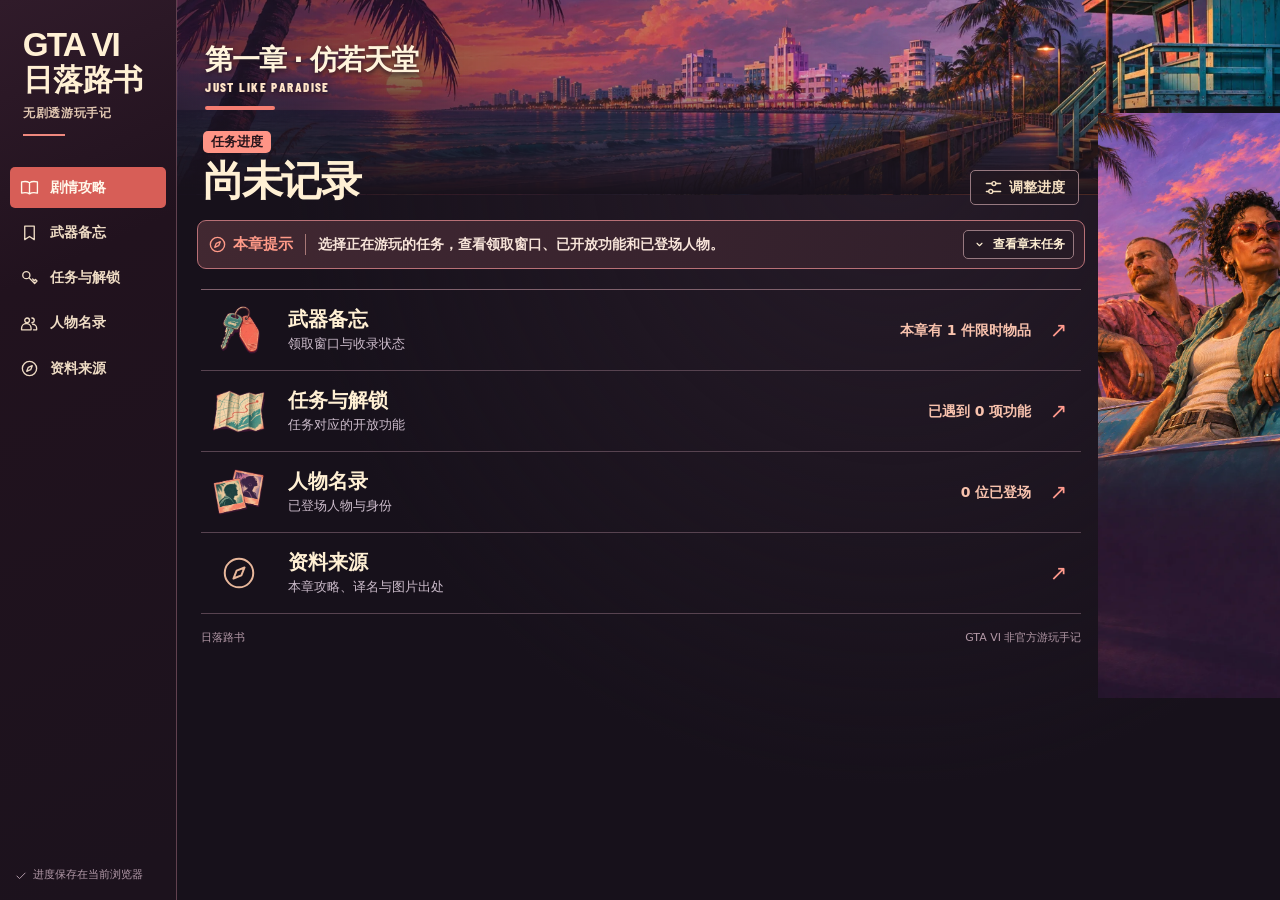
==== commit 5375cda0: "Split guide navigation into five standalone static pages" ====
--- a/public/index.html
+++ b/public/index.html
@@ -4,14 +4,14 @@
   <meta charset="utf-8">
   <meta name="viewport" content="width=device-width, initial-scale=1">
   <meta name="theme-color" content="#171223">
-  <meta name="description" content="GTA VI 的中文无剧透游玩手记。按当前章节查看武器收集窗口、任务解锁与已登场的人物。">
+  <meta name="description" content="按当前章节和任务查看游玩提示、收集窗口与已登场人物。">
   <title>日落路书 · GTA VI 无剧透游玩手记</title>
-  <link rel="icon" href="assets/sunset.svg" type="image/svg+xml">
-  <link rel="stylesheet" href="style.css?v=f8a9ebb0e5">
-  <script defer src="guide-data.js?v=90aa9e5026"></script>
-  <script defer src="app.js?v=0b63e2a2b6"></script>
+  <link rel="icon" href="./assets/sunset.svg" type="image/svg+xml">
+  <link rel="stylesheet" href="./style.css?v=c27040db05">
+  <script defer src="./guide-data.js?v=90aa9e5026"></script>
+  <script defer src="./app.js?v=c700e53a9c"></script>
 </head>
-<body>
+<body data-page="chapter">
   <svg xmlns="http://www.w3.org/2000/svg" class="symbols" aria-hidden="true">
     <symbol id="i-people" viewBox="0 0 24 24"><circle cx="9" cy="8" r="3"/><path d="M2 20v-2a6 6 0 0 1 12 0v2Zm13-15a3 3 0 0 1 0 6m1 2a5 5 0 0 1 5 5v2h-4"/></symbol>
     <symbol id="i-menu" viewBox="0 0 24 24"><path d="M3 6h18M3 12h14M3 18h18"/></symbol>
@@ -27,47 +27,68 @@
     <symbol id="i-key" viewBox="0 0 24 24"><circle cx="8" cy="9" r="4.5"/><path d="m11.5 12.5 7 7 3-3-2-2-1.5 1.5-2-2"/></symbol>
     <symbol id="i-compass" viewBox="0 0 24 24"><circle cx="12" cy="12" r="9"/><path d="m15.5 8.5-2 5-5 2 2-5 5-2Z"/></symbol>
   </svg>
-  <a class="skip" href="#chapter">跳到当前章节</a>
+  <a class="skip" href="#main-content">跳到正文</a>
   <header class="sidebar" id="top">
     <div class="sidebar-top">
-      <a class="wordmark" href="#chapter" aria-label="GTA VI 日落路书首页"><span class="brand-game" lang="en">GTA VI</span><span class="brand-name">日落路书</span></a>
+      <a class="wordmark" data-page-link="chapter" href="./" aria-label="GTA VI 日落路书首页"><span class="brand-game" lang="en">GTA VI</span><span class="brand-name">日落路书</span></a>
       <p class="brand-subtitle">无剧透游玩手记</p>
       <button class="menu-button" type="button" id="menu-toggle" aria-label="打开导航" aria-expanded="false" aria-controls="site-menu"><svg aria-hidden="true"><use href="#i-menu"/></svg></button>
     </div>
-    <nav class="menu" id="site-menu" data-section-nav aria-label="站内导航" hidden>
-      <a href="#chapter" aria-current="location"><svg aria-hidden="true"><use href="#i-book"/></svg>剧情攻略</a>
-      <a href="#weapons"><svg aria-hidden="true"><use href="#i-mark"/></svg>武器备忘</a>
-      <a href="#missions"><svg aria-hidden="true"><use href="#i-key"/></svg>任务与解锁</a>
-      <a href="#people"><svg aria-hidden="true"><use href="#i-people"/></svg>人物名录</a>
-      <a href="#references"><svg aria-hidden="true"><use href="#i-compass"/></svg>资料来源</a>
+    <nav class="menu" id="site-menu" aria-label="站内导航" hidden>
+      <a data-page-link="chapter" href="./" aria-current="page"><svg aria-hidden="true"><use href="#i-book"/></svg>剧情攻略</a>
+      <a data-page-link="weapons" href="./weapons/"><svg aria-hidden="true"><use href="#i-mark"/></svg>武器备忘</a>
+      <a data-page-link="missions" href="./missions/"><svg aria-hidden="true"><use href="#i-key"/></svg>任务与解锁</a>
+      <a data-page-link="people" href="./people/"><svg aria-hidden="true"><use href="#i-people"/></svg>人物名录</a>
+      <a data-page-link="references" href="./references/"><svg aria-hidden="true"><use href="#i-compass"/></svg>资料来源</a>
     </nav>
     <div class="side-foot"><svg aria-hidden="true"><use href="#i-check"/></svg>进度保存在当前浏览器</div>
   </header>
-  <main class="desk">
+  <main class="desk" id="main-content" tabindex="-1">
     <div class="panorama" aria-hidden="true"></div>
     <div class="desk-grid">
       <div class="desk-core">
         <section id="chapter" aria-labelledby="current-mission">
-          <div class="chapter-heading"><p><span id="chapter-index">第一章</span><span class="chapter-dot">·</span><span id="chapter-name">当前手记</span></p><span id="chapter-original" lang="en"></span></div>
-          <div class="mission-heading"><div class="mission-type"><p class="mission-tag" id="progress-label">当前任务</p><h1><span id="current-mission">尚未记录</span><span id="current-original" lang="en"></span></h1></div><button type="button" class="edit" data-open><svg aria-hidden="true"><use href="#i-slider"/></svg>调整进度</button></div>
-          <div class="advice"><div class="advice-top"><span class="advice-label"><svg aria-hidden="true"><use href="#i-compass"/></svg>本章提示</span><div id="focus-note" class="focus-note" hidden></div><button id="final-toggle" class="reveal" type="button" aria-expanded="false" aria-controls="final-note"><svg aria-hidden="true"><use href="#i-chevron"/></svg><span>查看章末任务</span></button></div><p id="final-note" class="final-note" hidden></p></div>
+          <div class="chapter-heading">
+  <p><span id="chapter-index">第一章</span><span class="chapter-dot">·</span><span id="chapter-name">当前手记</span></p>
+  <span id="chapter-original" lang="en"></span>
+</div>
+          <div class="mission-heading">
+            <div class="mission-type"><p class="mission-tag" id="progress-label">当前任务</p><h1><span id="current-mission">尚未记录</span><span id="current-original" lang="en"></span></h1></div>
+            <button type="button" class="edit" data-open><svg aria-hidden="true"><use href="#i-slider"/></svg>调整进度</button>
+          </div>
+          <div class="advice">
+            <div class="advice-top">
+              <span class="advice-label"><svg aria-hidden="true"><use href="#i-compass"/></svg>本章提示</span><div id="focus-note" class="focus-note" hidden></div>
+              <button id="final-toggle" class="reveal" type="button" aria-expanded="false" aria-controls="final-note"><svg aria-hidden="true"><use href="#i-chevron"/></svg><span>查看章末任务</span></button>
+            </div>
+            <p id="final-note" class="final-note" hidden></p>
+          </div>
         </section>
-        <section id="weapons" class="ledger-section" aria-labelledby="weapon-title">
-          <header class="ledger-label"><h2 id="weapon-title"><img alt="" src="assets/marks/weapon.webp">可获取物品</h2><span class="section-count" id="weapon-count"></span></header>
-          <div class="ledger-body"><div id="weapon-list"></div><details class="disclosure" id="field-notes" hidden><summary>其他领取窗口与可选事项<svg aria-hidden="true"><use href="#i-chevron"/></svg></summary><div id="field-list"></div></details></div>
-        </section>
-        <section id="missions" class="ledger-section" aria-labelledby="mission-title">
-          <header class="ledger-label"><h2 id="mission-title"><img alt="" src="assets/marks/mission.webp">本章解锁</h2><span class="section-count" id="mission-count"></span></header>
-          <div class="ledger-body"><div id="unlock-list"></div><details class="disclosure" id="all-missions"><summary>本章任务清单<svg aria-hidden="true"><use href="#i-chevron"/></svg></summary><div id="mission-list"></div></details><p class="context-note" id="chapter-note" hidden></p><button class="secondary next-chapter" type="button" id="next-chapter" hidden>已进入下一章</button></div>
-        </section>
-        <section id="people" class="ledger-section roster-section" aria-labelledby="people-title">
-          <header class="ledger-label"><h2 id="people-title"><img alt="" src="assets/marks/people.webp">已登场人物</h2><span class="section-count" id="people-count"></span></header>
-          <div id="people-list" class="people-list"></div>
-        </section>
-        <div id="references"><details class="disclosure source-drawer"><summary>本章资料来源<svg aria-hidden="true"><use href="#i-chevron"/></svg></summary><div id="sources"></div></details></div>
+        <nav id="chapter-overview" class="overview" aria-label="本章栏目">
+          <a class="overview-link" data-page-link="weapons" href="weapons/">
+          <span class="overview-art"><img alt="" src="assets/marks/weapon.webp"></span>
+          <span class="overview-name"><strong>武器备忘</strong><small>领取窗口与收录状态</small></span>
+          <span class="overview-count" id="weapon-count"></span><span class="overview-arrow" aria-hidden="true">↗</span>
+        </a>
+<a class="overview-link" data-page-link="missions" href="missions/">
+          <span class="overview-art"><img alt="" src="assets/marks/mission.webp"></span>
+          <span class="overview-name"><strong>任务与解锁</strong><small>任务对应的开放功能</small></span>
+          <span class="overview-count" id="mission-count"></span><span class="overview-arrow" aria-hidden="true">↗</span>
+        </a>
+<a class="overview-link" data-page-link="people" href="people/">
+          <span class="overview-art"><img alt="" src="assets/marks/people.webp"></span>
+          <span class="overview-name"><strong>人物名录</strong><small>已登场人物与身份</small></span>
+          <span class="overview-count" id="people-count"></span><span class="overview-arrow" aria-hidden="true">↗</span>
+        </a>
+<a class="overview-link" data-page-link="references" href="references/">
+          <span class="overview-art"><svg aria-hidden="true"><use href="#i-compass"/></svg></span>
+          <span class="overview-name"><strong>资料来源</strong><small>本章攻略、译名与图片出处</small></span>
+          <span class="overview-arrow" aria-hidden="true">↗</span>
+        </a>
+        </nav>
         <footer class="footer"><span>日落路书</span><span>GTA VI 非官方游玩手记</span></footer>
       </div>
-      <aside id="portrait-rail" class="portrait-rail" aria-label="本章图册"></aside>
+      <aside id="portrait-rail" class="portrait-rail" aria-label="本章人物图册"></aside>
     </div>
   </main>
   <dialog id="progress-dialog" aria-labelledby="dialog-title">
--- a/public/style.css
+++ b/public/style.css
@@ -84,12 +84,7 @@
 .reveal svg, summary svg { width: 15px; height: 15px; }
 .reveal[aria-expanded=true] svg { transform: rotate(180deg); }
 .final-note { margin-top: 9px; border-top: 1px solid #815962; padding: 9px 0 2px; font-size: 14px; }
-.ledger-section { display: grid; grid-template-columns: clamp(108px,9.5vw,171px) minmax(0,1fr); gap: clamp(10px,1vw,19px); padding: clamp(13px,1.2vw,21px) 4px clamp(13px,1.2vw,21px); border-top: 1px solid var(--line); }
-.ledger-label { padding: 1px 0; }
-.ledger-label h2 { display: flex; align-items: center; gap: 7px; font-size: clamp(16px,1.27vw,21px); line-height: 1.3; font-weight: 820; white-space: nowrap; letter-spacing: -.04em; }
-.ledger-label img { width: clamp(20px,2vw,31px); height: 23px; object-fit: contain; }
 .section-count { display: block; margin-top: 5px; color: #d7a69e; font-size: 11px; line-height: 1.4; }
-.ledger-body { min-width: 0; }
 .weapon-table, .unlock-table { width: 100%; border: 1px solid #735a66; border-spacing: 0; background: #211823; border-radius: 6px; overflow: hidden; color: #f2e4d1; font-size: 14px; }
 th, td { padding: 6px 10px; text-align: left; vertical-align: middle; line-height: 1.4; overflow-wrap: anywhere; }
 th { background: #402f3b; font-size: 12px; line-height: 1.45; font-weight: 700; color: #e9d0bf; }
@@ -151,7 +146,6 @@
 .rail-person:hover img { transform: scale(1.035); }
 .rail-caption { position: absolute; z-index: 1; inset: auto 11px 9px; font-weight: 750; font-size: 14px; color: #fff1db; }
 .rail-scenery { width: 100%; height: clamp(350px,65vh,800px); object-fit: cover; object-position: center; }
-#references { margin: 0 4px; border-top: 1px solid var(--line); }
 #sources { padding: 2px 0 10px; font-size: 13px; }
 #sources p { margin-top: 4px; }
 #sources a { color: #f1c6b8; text-underline-offset: 3px; }
@@ -186,7 +180,6 @@
 @media (min-width: 1151px) and (max-height: 800px) {
   #chapter { padding-top: 31px; padding-bottom: 14px; }
   .mission-heading { margin-top: 16px; margin-bottom: 11px; }
-  .ledger-section { padding-block: 11px; }
   .disclosure > summary, .notes-disclosure > summary { padding-block: 4px; }
   #unlock-list { display: flex; flex-wrap: wrap; column-gap: 18px; }
   #unlock-list > table, #unlock-list > .empty, #unlock-list > details[open] { flex-basis: 100%; }
@@ -195,8 +188,6 @@
 @media (max-width: 1150px) {
   :root { --sidebar: 155px; --portrait: 13.5vw; --gutter: 13px; }
   .sidebar { padding-inline: 7px; }
-  .ledger-section { grid-template-columns: minmax(0,1fr); gap: 8px; }
-  .ledger-label { display: flex; gap: 9px; align-items: center; }
   .section-count { margin: 0; }
   .advice-top { gap: 8px; }
   .focus-note { padding-left: 8px; font-size: 13px; }
@@ -242,9 +233,6 @@
   .advice-label { font-size: 14px; }
   .advice-top .reveal { grid-column: 2; grid-row: 1; justify-self: end; margin: 0; min-height: 32px; }
   .focus-note { grid-row: 2; grid-column: 1 / -1; min-width: 0; border: 0; padding: 0; }
-  .ledger-section { padding: 13px 0; }
-  .ledger-label h2 { font-size: 17px; }
-  .ledger-label img { width: 23px; }
   .weapon-table, .unlock-table { font-size: 13px; }
   th,td { padding: 6px; }
   .weapon-table th:first-child { width: 34%; }
@@ -257,7 +245,6 @@
   .entry-links summary,.pickup-info summary { padding-block: 2px; }
   .people-list { display: grid; grid-template-columns: repeat(2,minmax(0,1fr)); }
   .person-role { font-size: 11px; }
-  #references { margin: 0; }
   .dialog-header,.dialog-actions,.dialog-scroll { padding: 14px 17px; }
 }
 @media (max-width: 420px) {
@@ -269,3 +256,64 @@
 @media (prefers-reduced-motion: reduce) {
   *, *::before, *::after { scroll-behavior: auto !important; transition: none !important; }
 }
+
+/* The navigation opens separate documents; the chapter page is their shared index. */
+.overview { margin: 0 4px; border-top: 1px solid #80616c; }
+.overview-link { position: relative; display: flex; align-items: center; gap: clamp(12px,1.45vw,24px); min-height: 81px; padding: 9px 14px 9px 8px; border-bottom: 1px solid var(--line); color: var(--paper); text-decoration: none; }
+.overview-link:hover { background: #30222e; }
+.overview-art { flex: 0 0 60px; display: grid; place-items: center; height: 55px; }
+.overview-art img { width: 58px; height: 48px; object-fit: contain; }
+.overview-art svg { width: 38px; height: 38px; color: #e8b79b; stroke-width: 1.25; }
+.overview-name { display: grid; gap: 2px; }
+.overview-name strong { font-size: clamp(17px,1.55vw,24px); line-height: 1.2; }
+.overview-name small { font-size: 13px; color: var(--subtle); }
+.overview-count { margin-left: auto; color: #f8c2ad; text-align: right; font-size: 14px; font-weight: 650; }
+.overview-arrow { color: var(--coral); font-size: 21px; }
+.overview-name + .overview-arrow { margin-left: auto; }
+.folio { width: min(100%,1240px); padding: 0 clamp(18px,3.4vw,58px) 24px; }
+.folio-header { padding-top: clamp(25px,3vw,48px); padding-bottom: clamp(20px,2vw,32px); }
+.folio-header .chapter-heading { margin: 0; }
+.folio-header .chapter-heading p { font-size: clamp(18px,1.6vw,26px); }
+.folio-header h1 { margin: 16px 0 15px; }
+.folio-progress { display: flex; justify-content: space-between; align-items: center; gap: 12px; padding: 9px 12px; background: #2f212de8; border: 1px solid #79545e; border-radius: 6px; }
+.progress-context { display: flex; align-items: baseline; flex-wrap: wrap; gap: 5px 12px; }
+.progress-context p { color: #f7e3cd; font-size: clamp(16px,1.3vw,21px); font-weight: 750; }
+.progress-context #current-original { font-size: 1em; }
+.folio-section { margin: 0; padding: 16px 0 20px; border-top: 1px solid #785966; }
+.folio-section-head { display: flex; align-items: center; gap: 12px; margin-bottom: 12px; }
+.folio-section-head h2 { display: inline-flex; align-items: center; gap: 7px; font-size: 19px; font-weight: 800; }
+.folio-section-head h2 img { width: 29px; height: 25px; object-fit: contain; }
+.folio-section-head .section-count { margin: 0; font-size: 12px; }
+.folio .weapon-table td, .folio .unlock-table td { padding-block: 9px; }
+.folio .disclosure > summary, .folio .notes-disclosure > summary { min-height: 37px; }
+.folio .person { min-height: 101px; }
+.folio .person-photo { max-width: 93px; }
+.folio .person-body { padding: 9px; }
+.folio .person-body h3 { font-size: 17px; }
+.folio .person .en-name { font-size: 13px; }
+.folio .person-role { font-size: 13px; }
+.folio #sources p { margin: 0; padding: 9px 4px; font-size: 14px; border-bottom: 1px solid #493743; }
+.folio #sources .context-note { color: #cfbac3; font-size: 13px; }
+.folio .footer { border-top: 1px solid var(--line); }
+@media (max-width: 760px) {
+  .overview { margin: 0; }
+  .overview-link { gap: 9px; min-height: 71px; padding: 7px 2px; }
+  .overview-art { flex-basis: 39px; height: 43px; }
+  .overview-art img { width: 38px; height: 37px; }
+  .overview-art svg { width: 28px; height: 28px; }
+  .overview-name strong { font-size: 17px; }
+  .overview-name small { font-size: 12px; }
+  .overview-count { max-width: 34%; font-size: 12px; }
+  .overview-arrow { font-size: 17px; }
+  .folio { padding: 0 14px 14px; }
+  .folio-header { padding: 23px 0 18px; }
+  .folio-header h1 { margin: 14px 0 12px; }
+  .folio-progress { padding: 7px; }
+  .folio-progress .edit { margin: 0; }
+  .progress-context { display: grid; gap: 2px; }
+  .progress-context .mission-tag { justify-self: start; }
+  .progress-context #current-original:not(:empty) { font-size: 14px; }
+  .folio-section-head { margin-bottom: 7px; }
+  .folio .person { min-height: 76px; }
+  .folio .person-body h3 { font-size: 15px; }
+}
